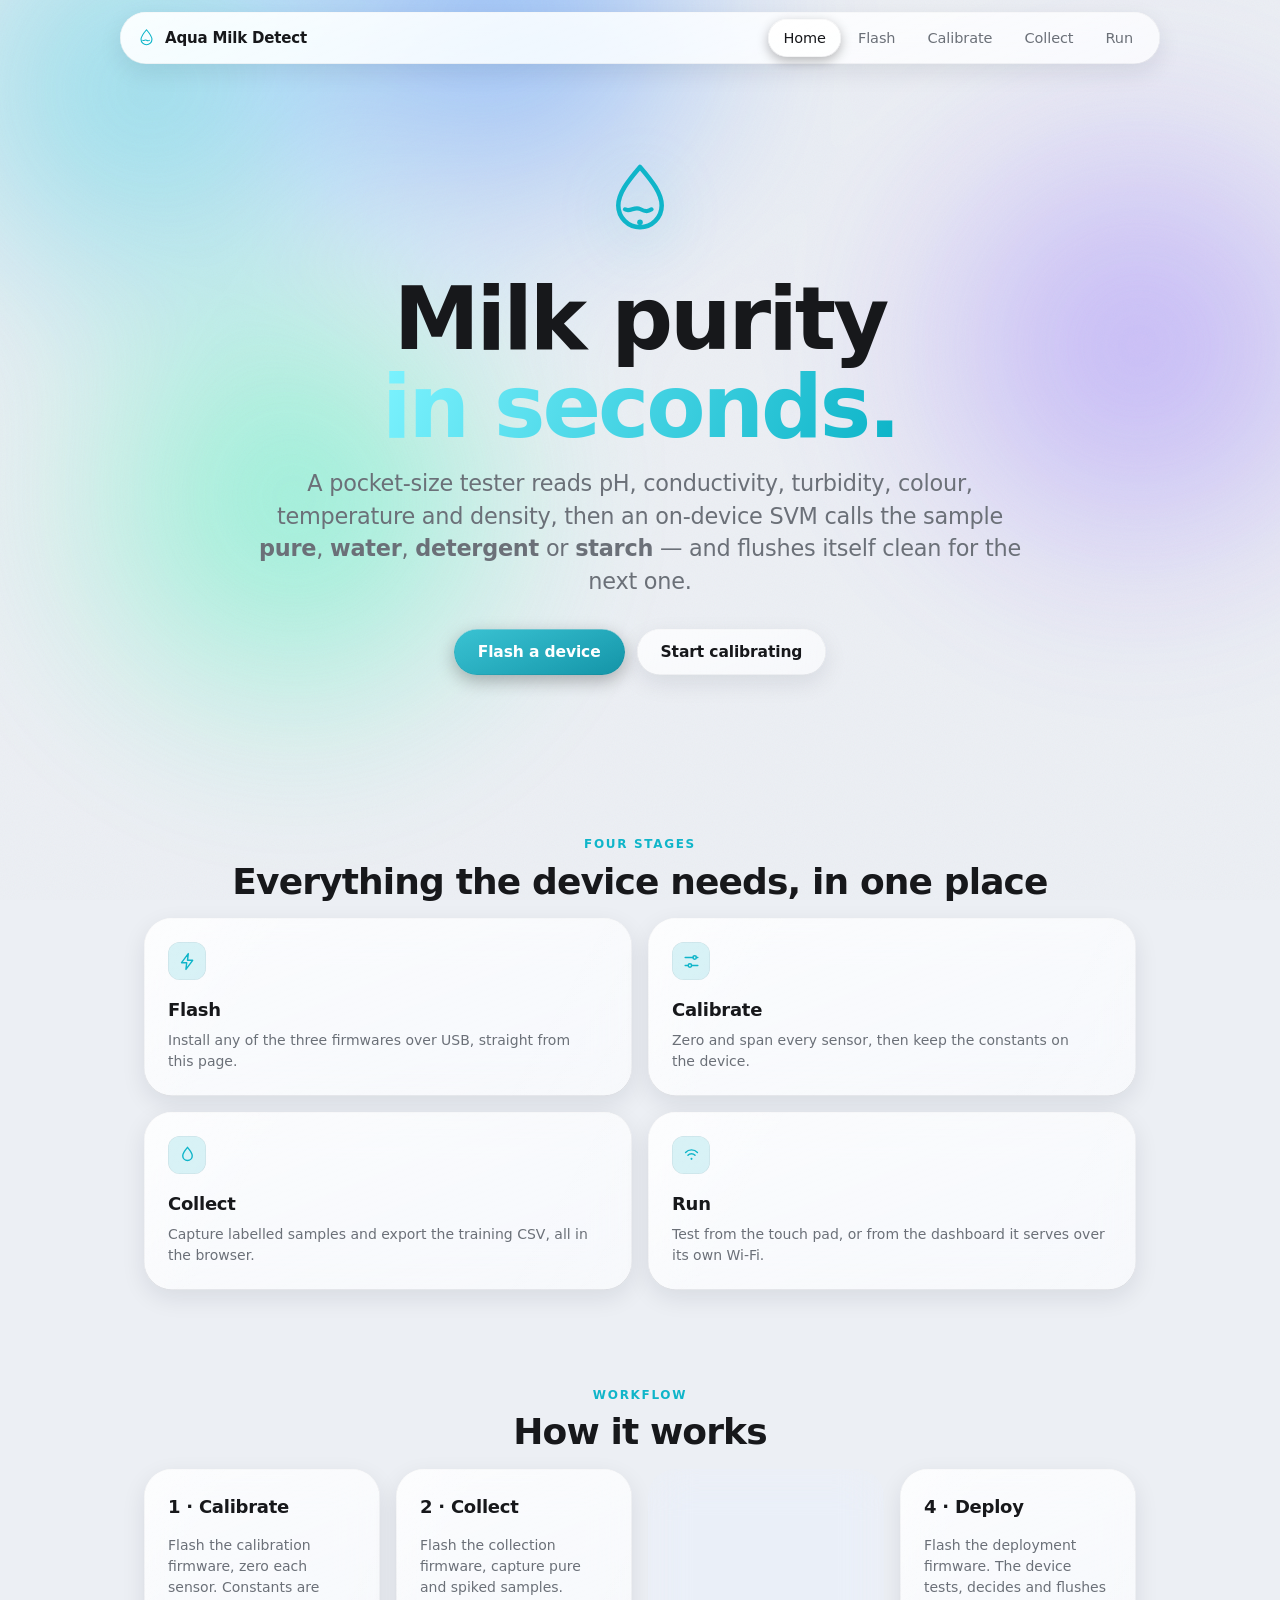
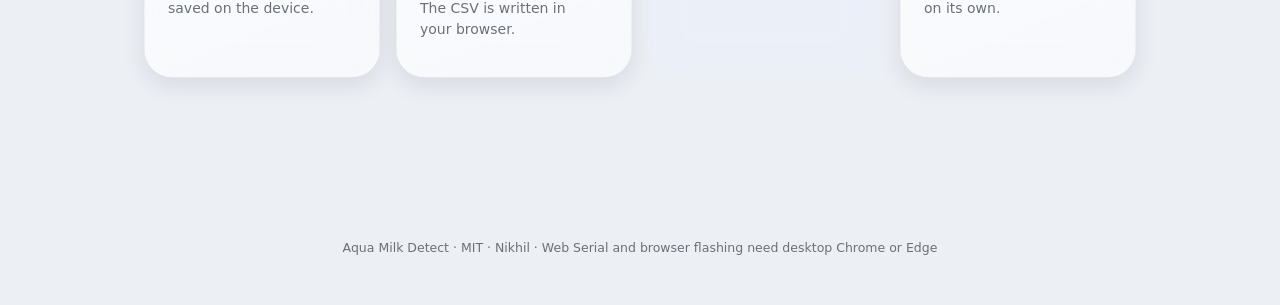
==== web/index.html @ 9242603f "Fix the layout bugs the screenshot exposed, centre the hero, add real motion Your screenshot showed " ====
<!DOCTYPE html>
<html lang="en">
<head>
<meta charset="utf-8">
<meta name="viewport" content="width=device-width, initial-scale=1">
<title>Aqua Milk Detect — Milk purity in seconds</title>
<meta name="description" content="Low-cost IoT + edge-ML tester that classifies milk as pure, water-, detergent- or starch-adulterated in seconds.">
<link rel="icon" href="./logo.svg">
<!-- Two links, not an @import inside app.css: @import chains the requests (tokens.css
     is only discovered after app.css parses) and lets the two files be cached
     independently, where a stale token file silently collapses every radius and shadow
     to nothing. -->
<link rel="stylesheet" href="./design/tokens.css">
<link rel="stylesheet" href="./app.css">
<!-- esp-web-tools is vendored in web/vendor/esp-web-tools (v10.4.0, Apache-2.0, its
     LICENSE sits beside it). Loading it from a CDN meant the Flash page depended on
     unpkg.com being reachable and on the pinned URL existing — a dead link or a
     script-blocking extension silently left the page with no install buttons. A local
     copy also makes Subresource Integrity moot: the bundle fetches its own hashed
     chunks at runtime, which no single integrity attribute covers.
     To update: npm pack esp-web-tools@<v>, copy dist/web/*.js + LICENSE here. -->
<script type="module" src="./vendor/esp-web-tools/install-button.js"></script>
</head>
<body>

<!-- What the glass refracts. Four drifting colour fields plus fine grain; purely
     decorative, so aria-hidden and behind everything at z-index -2/-1. -->
<div class="aurora" aria-hidden="true"><i></i><i></i><i></i><i></i></div>
<div class="grain" aria-hidden="true"></div>

<nav>
  <span class="brand">
    <svg viewBox="0 0 48 48" aria-hidden="true"><path d="M24 4c7.2 8.4 12.4 15.2 12.4 22a12.4 12.4 0 1 1-24.8 0C11.6 19.2 16.8 12.4 24 4z" fill="none" stroke="#0FB5C9" stroke-width="2.6" stroke-linejoin="round"/><path d="M15.4 28.2c2.9 1.9 5.3-1.9 8.6-.2s4.7 1.5 6.6.2" fill="none" stroke="#0FB5C9" stroke-width="2.4" stroke-linecap="round"/></svg>
    Aqua Milk Detect
  </span>
  <span class="links">
    <a href="#home">Home</a><a href="#flash">Flash</a><a href="#calibrate">Calibrate</a><a href="#collect">Collect</a><a href="#run">Run</a>
  </span>
</nav>

<div class="wrap">

<!-- ------------------------------------------------------------------ HOME -->
<section id="home">
  <div class="hero">
    <svg class="mark" viewBox="0 0 48 48" aria-hidden="true"><path d="M24 4c7.2 8.4 12.4 15.2 12.4 22a12.4 12.4 0 1 1-24.8 0C11.6 19.2 16.8 12.4 24 4z" fill="none" stroke="#0FB5C9" stroke-width="2.6" stroke-linejoin="round"/><path d="M15.4 28.2c2.9 1.9 5.3-1.9 8.6-.2s4.7 1.5 6.6.2" fill="none" stroke="#0FB5C9" stroke-width="2.4" stroke-linecap="round"/><circle cx="24" cy="35.6" r="1.6" fill="#0FB5C9"/></svg>
    <h1>Milk purity<br><span class="gradient-text">in seconds.</span></h1>
    <p class="lead">A pocket-size tester reads pH, conductivity, turbidity, colour, temperature and density,
      then an on-device SVM calls the sample <b>pure</b>, <b>water</b>, <b>detergent</b> or <b>starch</b> —
      and flushes itself clean for the next one.</p>
    <div class="row">
      <a class="btn" href="#flash">Flash a device</a>
      <button class="ghost" onclick="location.hash='#calibrate'">Start calibrating</button>
    </div>
    <p id="compat" class="note" style="margin-top:var(--space-8)" hidden></p>
  </div>

  <span class="eyebrow reveal">Four stages</span>
  <h2 class="reveal">Everything the device needs, in one place</h2>
  <div class="cards bento">
    <a class="card reveal" href="#flash">
      <span class="shine" aria-hidden="true"><i></i></span>
      <span class="chip"><svg viewBox="0 0 24 24" fill="none" stroke="currentColor" stroke-width="1.8" stroke-linecap="round" stroke-linejoin="round" aria-hidden="true"><path d="M13 2 4.5 13.5H11l-1 8.5 8.5-11.5H12z"/></svg></span>
      <h3>Flash</h3><p class="muted small">Install any of the three firmwares over USB, straight from this page.</p></a>
    <a class="card reveal" href="#calibrate">
      <span class="shine" aria-hidden="true"><i></i></span>
      <span class="chip"><svg viewBox="0 0 24 24" fill="none" stroke="currentColor" stroke-width="1.8" stroke-linecap="round" aria-hidden="true"><path d="M4 7h10M18 7h2M4 17h4M12 17h8"/><circle cx="16" cy="7" r="2.2"/><circle cx="10" cy="17" r="2.2"/></svg></span>
      <h3>Calibrate</h3><p class="muted small">Zero and span every sensor, then keep the constants on the device.</p></a>
    <a class="card reveal" href="#collect">
      <span class="shine" aria-hidden="true"><i></i></span>
      <span class="chip"><svg viewBox="0 0 24 24" fill="none" stroke="currentColor" stroke-width="1.8" stroke-linecap="round" stroke-linejoin="round" aria-hidden="true"><path d="M12 3c3.6 4.2 6 7.4 6 10.5a6 6 0 1 1-12 0C6 10.4 8.4 7.2 12 3z"/></svg></span>
      <h3>Collect</h3><p class="muted small">Capture labelled samples and export the training CSV, all in the browser.</p></a>
    <a class="card reveal" href="#run">
      <span class="shine" aria-hidden="true"><i></i></span>
      <span class="chip"><svg viewBox="0 0 24 24" fill="none" stroke="currentColor" stroke-width="1.8" stroke-linecap="round" aria-hidden="true"><path d="M4.5 9.5a10 10 0 0 1 15 0M7.5 13a6 6 0 0 1 9 0"/><circle cx="12" cy="17.5" r="1.3" fill="currentColor" stroke="none"/></svg></span>
      <h3>Run</h3><p class="muted small">Test from the touch pad, or from the dashboard it serves over its own Wi-Fi.</p></a>
  </div>

  <span class="eyebrow">Workflow</span>
  <h2>How it works</h2>
  <div class="cards">
    <div class="card"><h3>1 · Calibrate</h3><p class="muted small">Flash the calibration firmware, zero each sensor. Constants are saved on the device.</p></div>
    <div class="card"><h3>2 · Collect</h3><p class="muted small">Flash the collection firmware, capture pure and spiked samples. The CSV is written in your browser.</p></div>
    <div class="card"><h3>3 · Train</h3><p class="muted small">Run the Python trainer on that CSV. It exports <code>model.h</code> + <code>scaler.h</code> and an honest report.</p></div>
    <div class="card"><h3>4 · Deploy</h3><p class="muted small">Flash the deployment firmware. The device tests, decides and flushes on its own.</p></div>
  </div>
</section>

<!-- ----------------------------------------------------------------- FLASH -->
<section id="flash" hidden>
  <h1>Flash</h1>
  <p class="lead">Connect the ESP32 over USB and install one of the three firmwares. Desktop Chrome or Edge.</p>
  <div class="cards">
    <div class="card"><h3>Calibration</h3><p class="muted small">Stage 1 — read and calibrate every sensor from this page.</p>
      <esp-web-install-button manifest="./firmware/calibration-manifest.json"><button slot="activate">Install calibration</button><span slot="unsupported">Use desktop Chrome or Edge.</span><span slot="not-allowed">Needs HTTPS.</span></esp-web-install-button></div>
    <div class="card"><h3>Collection</h3><p class="muted small">Stage 2 — capture labelled samples into a CSV.</p>
      <esp-web-install-button manifest="./firmware/collection-manifest.json"><button slot="activate">Install collection</button><span slot="unsupported">Use desktop Chrome or Edge.</span><span slot="not-allowed">Needs HTTPS.</span></esp-web-install-button></div>
    <div class="card"><h3>Deployment</h3><p class="muted small">Stage 3 — the finished tester with its own Wi-Fi dashboard.</p>
      <esp-web-install-button manifest="./firmware/deployment-manifest.json"><button slot="activate">Install deployment</button><span slot="unsupported">Use desktop Chrome or Edge.</span><span slot="not-allowed">Needs HTTPS.</span></esp-web-install-button></div>
  </div>
  <p id="flashFallback" class="note" style="margin-top:24px" hidden></p>

  <div class="card" style="margin-top:24px"><h3>If the board is not detected</h3>
    <p class="muted small">Most DevKit boards enter the bootloader on their own. If yours does not: hold <b>BOOT</b>,
    tap <b>EN/RST</b>, release <b>BOOT</b>, then pick the port again. A data-capable USB cable matters —
    charge-only cables show no port at all.</p></div>
</section>

<!-- ------------------------------------------------------------- CALIBRATE -->
<section id="calibrate" hidden>
  <h1>Calibrate</h1>
  <p class="lead">Flash the <b>calibration</b> firmware first, then connect. Every stored constant comes back from the device, so what you see is what it will use.</p>

  <div class="card">
    <div class="row">
      <button data-connect="cal">Connect device</button>
      <button class="ghost small" data-disconnect="cal" hidden>Disconnect</button>
      <span class="pill"><span class="dot" data-dot="cal"></span><span data-status="cal">Not connected</span></span>
    </div>
  </div>

  <div data-needs-link="cal" hidden>
    <h2>Live values</h2>
    <div class="card"><div class="grid" id="calLive"></div>
      <div class="row" style="margin-top:20px">
        <button class="ghost" id="selftest">Test all sensors</button>
        <button class="ghost" id="calFlush">Flush test</button>
        <span class="small muted" id="selftestOut"></span>
      </div>
    </div>

    <h2>pH</h2>
    <div class="card">
      <p class="muted small">Two buffers give you a real pH number. No buffers? Stay in raw mode — the model trains on millivolts either way.</p>
      <div class="row">
        <button class="ghost" data-cal-ph="7">Capture pH 7.0</button>
        <button class="ghost" data-cal-ph="4">Capture pH 4.0</button>
        <span class="seg" role="group" aria-label="pH mode">
          <button data-ph-mode="raw" aria-pressed="true">Raw mV</button>
          <button data-ph-mode="cal" aria-pressed="false">Calibrated</button>
        </span>
      </div>
    </div>

    <h2>TDS · Turbidity · Colour</h2>
    <div class="card">
      <div class="row">
        <input type="number" id="tdsPpm" placeholder="known solution ppm (optional)" style="max-width:260px">
        <button class="ghost" id="calTds">Calibrate TDS</button>
      </div>
      <div class="row" style="margin-top:12px">
        <button class="ghost" id="calTurb">Set clear-water zero</button>
        <button class="ghost" id="calWhite">Set white reference</button>
      </div>
      <p class="muted small" style="margin-top:12px">Fill the chamber with distilled water before the last two.</p>
    </div>

    <h2>Density</h2>
    <div class="card">
      <div class="row">
        <button class="ghost" id="tare">Tare (empty chamber)</button>
        <input type="number" id="knownG" placeholder="known weight in grams" style="max-width:220px">
        <button class="ghost" id="calSpan">Set span</button>
      </div>
      <label for="chamberMl">Chamber volume (mL) — specific gravity is grams ÷ this</label>
      <div class="row"><input type="number" id="chamberMl" style="max-width:200px"><button class="ghost small" id="saveChamber">Save</button></div>
    </div>

    <h2>Stored constants</h2>
    <div class="card scroll"><table id="calTable"><tbody></tbody></table>
      <div class="row" style="margin-top:16px"><button class="ghost small" id="factory">Factory reset</button></div>
    </div>
  </div>
</section>

<!-- --------------------------------------------------------------- COLLECT -->
<section id="collect" hidden>
  <h1>Collect</h1>
  <p class="lead">Flash the <b>collection</b> firmware, label the sample, hit Capture. Each capture is one averaged row; the CSV lives in this tab until you export it.</p>

  <div class="card">
    <div class="row">
      <button data-connect="col">Connect device</button>
      <button class="ghost small" data-disconnect="col" hidden>Disconnect</button>
      <span class="pill"><span class="dot" data-dot="col"></span><span data-status="col">Not connected</span></span>
    </div>
  </div>

  <div data-needs-link="col" hidden>
    <h2>Label</h2>
    <div class="card">
      <label>Milk type</label>
      <span class="seg" role="group" aria-label="Milk type">
        <button data-milk="cow" aria-pressed="true">Cow</button>
        <button data-milk="buffalo" aria-pressed="false">Buffalo</button>
        <button data-milk="toned" aria-pressed="false">Toned</button>
      </span>
      <label>Adulterant</label>
      <span class="seg" role="group" aria-label="Adulterant">
        <button data-adu="pure" aria-pressed="true">Pure</button>
        <button data-adu="water" aria-pressed="false">Water</button>
        <button data-adu="detergent" aria-pressed="false">Detergent</button>
        <button data-adu="starch" aria-pressed="false">Starch</button>
      </span>
      <label for="level">Level (%) — 0 for pure</label>
      <input type="number" id="level" value="0" min="0" max="100" step="1" style="max-width:160px">
      <label for="source">Source — dairy, shop, person, place</label>
      <input type="text" id="source" placeholder="e.g. Amul pouch / local dairy / lab prep">
    </div>

    <h2>Live values</h2>
    <div class="card"><div class="grid" id="colLive"></div>
      <div class="row" style="margin-top:20px">
        <button id="capture">Capture sample</button>
        <button class="ghost" id="colFlush">Flush</button>
        <button class="ghost" id="colTare">Tare</button>
        <span class="small muted" id="colStatus"></span>
      </div>
    </div>

    <h2>Dataset <span class="muted" style="font-size:16px">(<span id="rowCount">0</span> rows)</span></h2>
    <div class="card">
      <div class="counts" id="counts"></div>
      <div class="scroll" style="margin-top:16px"><table id="rows"><thead><tr>
        <th>Time</th><th>Milk</th><th>Adulterant</th><th>%</th><th>Source</th><th>Temp</th>
        <th>pH mV</th><th>TDS mV</th><th>Turb mV</th><th>Grams</th><th>R</th><th>G</th><th>B</th><th>Clear</th>
      </tr></thead><tbody></tbody></table></div>
      <div class="row" style="margin-top:16px">
        <button id="exportCsv">Export CSV</button>
        <button class="ghost small" id="undoRow">Remove last row</button>
        <button class="ghost small" id="clearRows">Clear all</button>
      </div>
      <p class="muted small" style="margin-top:12px">Nothing is uploaded and nothing is stored — reloading this tab loses unexported rows.</p>
    </div>
  </div>
</section>

<!-- ------------------------------------------------------------------- RUN -->
<section id="run" hidden>
  <h1>Run</h1>
  <p class="lead">The finished tester is standalone. It serves its own dashboard, so you open that instead of this page.</p>

  <div class="card">
    <h3>Three steps</h3>
    <ol class="muted">
      <li>Power the device. The TFT shows its Wi-Fi name and password.</li>
      <li>Join <b>AquaMilk-XXXX</b> from your phone or laptop (<code>XXXX</code> = the last two bytes of its MAC).</li>
      <li>Open <b>http://192.168.4.1</b> — verdict, live sensors, history, settings.</li>
    </ol>
    <div class="row"><button class="ghost" id="copyIp">Copy http://192.168.4.1</button>
      <span class="small muted" id="copyOut"></span></div>
    <p class="muted small" style="margin-top:16px">Told it to join your own Wi-Fi in Settings? Then it also answers at
      <code>http://aquamilk.local</code> (mDNS). The pad alone works with no phone at all:
      tap to test, double tap to flush, long-press for the menu.</p>
  </div>

  <div class="card">
    <h3>Why the dashboard is not embedded here</h3>
    <p class="muted small">This page is served over HTTPS and the device speaks plain HTTP on your local
      network. Browsers block that mix, and an ESP32 cannot hold a trusted certificate for a private IP.
      So the dashboard ships <i>on the device</i> — same design language, no internet required.</p>
  </div>
</section>

</div>

<footer>Aqua Milk Detect · MIT · Nikhil · Web Serial and browser flashing need desktop Chrome or Edge</footer>
<script type="module" src="./app.js"></script>
</body>
</html>
---- web/design/tokens.css ----
/* tokens.css — the shared design system (PROJECT_CONTEXT.md §9).
   index.html links this file directly; the device dashboard inlines the same values
   (03_deployment/dashboard.html) because it has to be one self-contained gzipped page.
   Change a value here, mirror it there.

   Three groups: brand accent, result semantics, and the glass material. Dark is the
   primary appearance — glass needs a dark, colourful backdrop to read as glass at all.
   Light mode swaps the material for a white-tinted one so the same components work. */

:root {
  /* brand */
  --accent:        #0FB5C9;
  --accent-strong: #0A8FA3;
  --accent-soft:   rgba(15, 181, 201, .15);
  --accent-glow:   rgba(15, 181, 201, .34);

  /* result semantics — Apple system colours */
  --pure:      #34C759;
  --adulter:   #FF3B30;
  --uncertain: #FF9F0A;

  /* ---------------- dark: the primary appearance ---------------- */
  /* Not pure black: the aurora needs somewhere to sit, and #000 crushes the glass. */
  --bg:       #07090C;
  --text:     #F7F8FA;
  --text-mut: #9BA1AA;

  /* the material */
  --glass:        linear-gradient(158deg, rgba(255, 255, 255, .14), rgba(255, 255, 255, .05));
  --glass-strong: linear-gradient(158deg, rgba(255, 255, 255, .20), rgba(255, 255, 255, .08));
  --glass-stroke: rgba(255, 255, 255, .16);
  --glass-sheen:  rgba(255, 255, 255, .32);   /* diagonal specular sweep */
  --glass-blur:   22px;
  --glass-sat:    180%;

  /* glass thickness: lit top edge, shaded bottom edge */
  --edge-top:    rgba(255, 255, 255, .45);
  --edge-bottom: rgba(0, 0, 0, .35);

  /* recessed surfaces: troughs, inputs, tiles */
  --trough:     rgba(255, 255, 255, .055);
  --hover-wash: rgba(255, 255, 255, .09);
  --line:       rgba(255, 255, 255, .09);

  /* drop shadows — wide and soft, never a hard offset */
  --drop-1: 0 8px 24px rgba(0, 0, 0, .42);
  --drop-2: 0 20px 52px rgba(0, 0, 0, .52);

  /* backdrop */
  --aurora-1: #0FB5C9;
  --aurora-2: #1E6BFF;
  --aurora-3: #12E1A8;
  --aurora-4: #7A5CFF;
  --aurora-opacity: .62;
  /* Soft and late. A heavy vignette starved the centre column of colour, so the glass
     blurred near-black and every card came out a flat grey box. */
  --vignette: rgba(3, 5, 8, .45);

  /* radii — capsules and generous corners, iOS 26 style */
  --r-sm:   14px;
  --r-md:   18px;
  --r-lg:   24px;
  --r-2xl:  28px;
  --r-full: 980px;

  /* 8-pt spacing scale */
  --space-1:  .25rem;
  --space-2:  .5rem;
  --space-3:  .75rem;
  --space-4:  1rem;
  --space-6:  1.5rem;
  --space-8:  2rem;
  --space-12: 3rem;
  --space-16: 4rem;
  --space-24: 6rem;

  /* motion */
  --dur-fast: 150ms;
  --dur:      300ms;
  --dur-slow: 560ms;
  --ease:     cubic-bezier(.4, 0, .2, 1);
  --ease-out: cubic-bezier(0, 0, .2, 1);
  --spring:   cubic-bezier(.2, 1.2, .32, 1);

  --font: -apple-system, BlinkMacSystemFont, "SF Pro Display", "SF Pro Text",
          system-ui, "Segoe UI", sans-serif;
  --mono: ui-monospace, SFMono-Regular, "SF Mono", Menlo, monospace;
}

/* ---------------- light: same components, white-tinted glass ---------------- */
@media (prefers-color-scheme: light) {
  :root {
    --bg:       #ECEFF4;
    --text:     #17181B;
    --text-mut: #6B7078;

    --glass:        linear-gradient(158deg, rgba(255, 255, 255, .80), rgba(255, 255, 255, .58));
    --glass-strong: linear-gradient(158deg, rgba(255, 255, 255, .94), rgba(255, 255, 255, .74));
    --glass-stroke: rgba(16, 20, 28, .09);
    --glass-sheen:  rgba(255, 255, 255, .75);

    --edge-top:    rgba(255, 255, 255, .95);
    --edge-bottom: rgba(16, 20, 28, .07);

    --trough:     rgba(255, 255, 255, .55);
    --hover-wash: rgba(16, 20, 28, .05);
    --line:       rgba(16, 20, 28, .09);

    --drop-1: 0 8px 24px rgba(16, 24, 40, .09);
    --drop-2: 0 20px 52px rgba(16, 24, 40, .14);

    --aurora-opacity: .42;
    --vignette: rgba(236, 239, 244, .45);
  }
}

@media (prefers-reduced-motion: reduce) {
  :root { --dur-fast: 1ms; --dur: 1ms; --dur-slow: 1ms; }
}
---- web/app.css ----
/* app.css — Aqua Milk Detect. Liquid-glass material over a live aurora backdrop.
   Tokens live in design/tokens.css, which index.html links itself (not @imported — see
   the comment there).

   Craft notes, because they are the difference between glass and a grey box:
   · Glass has thickness. Every panel carries a BRIGHT top hairline and a DARK bottom
     one, so the edge catches light on top and shades underneath.
   · Hairlines are 0.5px via inset box-shadow, not 1px borders — on 2x displays a 1px
     border is visibly chunky, which is what makes cheap glass look plastic.
   · The specular sweep is a pseudo-element, not a background layer, so it never tints
     the text sitting on it.
   · Numbers are tabular everywhere. Readouts that jitter as digits change look broken. */

* { box-sizing: border-box; }

html { scroll-behavior: smooth; }

body {
  margin: 0;
  min-height: 100%;
  font: 17px/1.55 var(--font);
  font-feature-settings: "kern" 1, "liga" 1;
  color: var(--text);
  background: var(--bg);
  -webkit-font-smoothing: antialiased;
  text-rendering: optimizeLegibility;
  overflow-x: hidden;
}

/* ------------------------------------------------------------------ backdrop */
/* Four blurred colour fields drifting behind everything — what the glass refracts.
   Without it backdrop-filter has nothing to work with and every panel reads flat. */
.aurora { position: fixed; inset: -20vmax; z-index: -3; pointer-events: none;
  opacity: var(--aurora-opacity); filter: blur(74px) saturate(140%); }
.aurora i {
  position: absolute; display: block; border-radius: 50%;
  width: 50vmax; height: 50vmax;
  mix-blend-mode: screen;
  animation: drift 38s var(--ease) infinite alternate;
}
/* Positioned to sit BEHIND the centre column, not only at the page edges — glass can
   only refract colour that is actually behind it. */
.aurora i:nth-child(1) { background: radial-gradient(circle at 50% 50%, var(--aurora-1), transparent 64%);
  top: 2vmax; left: 6vmax; }
.aurora i:nth-child(2) { background: radial-gradient(circle at 50% 50%, var(--aurora-2), transparent 64%);
  top: -4vmax; left: 34vmax; animation-duration: 47s; animation-delay: -9s; }
.aurora i:nth-child(3) { background: radial-gradient(circle at 50% 50%, var(--aurora-3), transparent 64%);
  top: 34vmax; left: 18vmax; animation-duration: 55s; animation-delay: -19s; }
.aurora i:nth-child(4) { background: radial-gradient(circle at 50% 50%, var(--aurora-4), transparent 64%);
  top: 22vmax; right: 6vmax; animation-duration: 43s; animation-delay: -28s; }
@keyframes drift {
  from { transform: translate3d(0, 0, 0) scale(1); }
  to   { transform: translate3d(5vmax, -4vmax, 0) scale(1.16); }
}
@media (prefers-color-scheme: light) { .aurora i { mix-blend-mode: normal; } }

/* Vignette: keeps the far corners calm without draining the centre. It starts late
   (70%) precisely so the cards still have colour behind them to refract. */
.aurora::after {
  content: ""; position: absolute; inset: 0;
  background: radial-gradient(135% 110% at 50% 32%, transparent 70%, var(--vignette) 100%);
}

/* Fine grain over everything. Large blurs band visibly without it, and banding is the
   single most "cheap gradient" tell. */
.grain { position: fixed; inset: 0; z-index: -2; pointer-events: none; opacity: .04;
  background-image: url("data:image/svg+xml,%3Csvg xmlns='http://www.w3.org/2000/svg' width='140' height='140'%3E%3Cfilter id='n'%3E%3CfeTurbulence type='fractalNoise' baseFrequency='.9' numOctaves='3'/%3E%3C/filter%3E%3Crect width='140' height='140' filter='url(%23n)'/%3E%3C/svg%3E"); }

@media (prefers-reduced-motion: reduce) {
  .aurora i { animation: none; }
  html { scroll-behavior: auto; }
}

/* ------------------------------------------------------------- the material */
/* One recipe, shared by .glass and .card. */
.glass, .card {
  position: relative;
  isolation: isolate;
  background: var(--glass);
  backdrop-filter: blur(var(--glass-blur)) saturate(var(--glass-sat));
  -webkit-backdrop-filter: blur(var(--glass-blur)) saturate(var(--glass-sat));
  border: 0;
  box-shadow:
    0 .5px 0 0 var(--edge-top) inset,        /* lit top edge */
    0 -.5px 0 0 var(--edge-bottom) inset,    /* shaded bottom edge */
    0 0 0 .5px var(--glass-stroke) inset,    /* hairline all round */
    var(--drop-1);
}
.glass::before, .card::before,
.glass::after,  .card::after {
  content: ""; position: absolute; inset: 0; border-radius: inherit;
  pointer-events: none;
}
/* specular sweep — bright corner, falloff, faint catch on the far edge */
.glass::before, .card::before {
  z-index: -1;
  background: linear-gradient(118deg, var(--glass-sheen) 0%, transparent 24%,
                              transparent 76%, rgba(255, 255, 255, .08) 100%);
  opacity: .5;
}
/* pointer-tracked bloom; --mx/--my come from app.js */
.glass::after, .card::after {
  z-index: -1; opacity: 0;
  transition: opacity var(--dur) var(--ease);
  background: radial-gradient(280px circle at var(--mx, 50%) var(--my, 0%),
                              var(--accent-soft), transparent 68%);
}
.glass:hover::after, .card:hover::after { opacity: 1; }

/* ------------------------------------------------------------------ layout */
.wrap { max-width: 1040px; margin: 0 auto; padding: 0 var(--space-6) var(--space-24); }

/* Floating glass capsule, inset from the edges like an iOS 26 toolbar. */
nav {
  position: sticky; top: var(--space-3); z-index: 20;
  display: flex; align-items: center; gap: var(--space-6);
  width: min(1040px, calc(100% - var(--space-6) * 2));
  margin: var(--space-3) auto var(--space-12);
  padding: 7px var(--space-3) 7px var(--space-4);
  border-radius: var(--r-full);
  background: var(--glass-strong);
  backdrop-filter: blur(26px) saturate(200%);
  -webkit-backdrop-filter: blur(26px) saturate(200%);
  box-shadow:
    0 .5px 0 0 var(--edge-top) inset,
    0 0 0 .5px var(--glass-stroke) inset,
    var(--drop-1);
}
nav .brand { display: flex; align-items: center; gap: var(--space-2);
  font-size: 15px; font-weight: 600; letter-spacing: -.012em; white-space: nowrap; }
nav .brand svg { width: 21px; height: 21px; }
nav .links { display: flex; gap: 2px; margin-left: auto; flex-wrap: wrap; }
nav a {
  padding: 8px 15px; border-radius: var(--r-full); text-decoration: none;
  color: var(--text-mut); font-size: 14.5px; font-weight: 500; letter-spacing: -.006em;
  transition: background var(--dur) var(--ease), color var(--dur) var(--ease),
              box-shadow var(--dur) var(--ease);
}
nav a:hover { color: var(--text); background: var(--hover-wash); }
nav a[aria-current="page"] {
  color: var(--text); background: var(--glass-strong);
  box-shadow: 0 .5px 0 0 var(--edge-top) inset, 0 0 0 .5px var(--glass-stroke) inset,
              0 4px 12px rgba(0, 0, 0, .28);
}

section[hidden] { display: none; }

/* -------------------------------------------------------------------- type */
/* Optical sizing: the bigger the type, the tighter the tracking. */
h1 {
  font-size: clamp(2.9rem, 6vw + 1rem, 5.4rem);
  line-height: 1.015; letter-spacing: -.035em; font-weight: 700;
  margin: 0 0 var(--space-4);
  text-wrap: balance;
}
h2 { font-size: clamp(1.65rem, 2vw + .65rem, 2.35rem); line-height: 1.12;
  letter-spacing: -.024em; font-weight: 650; margin: 0 0 var(--space-4);
  text-wrap: balance; }
h3 { font-size: 18px; letter-spacing: -.014em; font-weight: 600; margin: 0 0 6px; }

/* Eyebrow above a section title — cheap way to give a page real structure. */
.eyebrow {
  display: block; margin: var(--space-24) 0 var(--space-2);
  font-size: 12px; font-weight: 600; letter-spacing: .14em; text-transform: uppercase;
  color: var(--accent);
}
.eyebrow + h2 { margin-top: 0; }

.lead { font-size: clamp(1.1rem, .5vw + 1rem, 1.4rem); color: var(--text-mut);
  margin: 0 0 var(--space-8); max-width: 56ch; line-height: 1.45;
  letter-spacing: -.011em; text-wrap: pretty; }
.muted { color: var(--text-mut); }
.small { font-size: 14px; line-height: 1.5; }
p { text-wrap: pretty; }
code, .mono { font-family: var(--mono); font-size: .9em;
  padding: 2px 6px; border-radius: 6px; background: var(--hover-wash); }

.gradient-text {
  background: linear-gradient(115deg, #7DF3FF 0%, var(--accent) 46%, #8B6BFF 100%);
  -webkit-background-clip: text; background-clip: text;
  -webkit-text-fill-color: transparent; color: transparent;
}

/* ------------------------------------------------------------------- cards */
.card { border-radius: var(--r-2xl); padding: var(--space-6); }
.cards { display: grid; gap: var(--space-4);
  grid-template-columns: repeat(auto-fit, minmax(228px, 1fr)); }
/* Four equal tiles in a 2x2 block. The earlier version let the first tile span two
   columns, which pushed the fourth onto a row of its own — an orphan, with mismatched
   heights. Equal tiles, equal rows, aligned baselines. */
.cards.bento { grid-template-columns: repeat(auto-fit, minmax(min(100%, 300px), 1fr)); }
@media (min-width: 860px) { .cards.bento { grid-template-columns: 1fr 1fr; } }
/* every row the same height, so the 2x2 reads as one block rather than four cards that
   happen to sit near each other */
.cards.bento { grid-auto-rows: 1fr; }
.cards.bento > * { display: flex; flex-direction: column; }
.cards.bento p { margin: 0; }

a.card { text-decoration: none; color: inherit; display: block;
  transition: transform var(--dur) var(--spring), box-shadow var(--dur) var(--ease); }
a.card:hover { transform: translateY(-6px); box-shadow:
    0 .5px 0 0 var(--edge-top) inset, 0 -.5px 0 0 var(--edge-bottom) inset,
    0 0 0 .5px var(--glass-stroke) inset, var(--drop-2); }
/* Stacking margin for cards in normal flow only. Inside a grid it shoved every tile
   after the first down by 16px, so grid rows never lined up and heights looked random. */
:not(.cards) > .card + .card { margin-top: var(--space-4); }
.stack { display: grid; gap: var(--space-4); }

/* Card icon: small glass chip holding a stroked glyph. */
.chip {
  display: grid; place-items: center; width: 38px; height: 38px;
  margin-bottom: var(--space-4); border-radius: 12px;
  background: var(--accent-soft);
  box-shadow: 0 0 0 .5px var(--glass-stroke) inset;
  color: var(--accent);
}
.chip svg { width: 19px; height: 19px; }

/* Centred hero, Apple product-page style. Left-aligned in a 1040px column on a wide
   display left the buttons looking off-centre and the whole page weighted to one side. */
.hero { padding: var(--space-12) 0 var(--space-16); text-align: center; }
.hero .lead { margin-inline: auto; }
.hero .row { margin-top: var(--space-8); justify-content: center; }
.hero .mark { width: 84px; height: 84px; margin: 0 auto var(--space-6);
  filter: drop-shadow(0 10px 30px var(--accent-glow));
  animation: float 7s var(--ease) infinite alternate; }
@keyframes float {
  from { transform: translateY(-5px) rotate(-1.2deg); }
  to   { transform: translateY(5px) rotate(1.2deg); }
}
/* Section headers follow the hero's centre line on the home page. */
#home .eyebrow, #home > h2 { text-align: center; }

/* The gradient in the wordmark line breathes rather than sitting still. */
.gradient-text { background-size: 220% 100%; animation: hue 9s var(--ease) infinite alternate; }
@keyframes hue { from { background-position: 0% 50%; } to { background-position: 100% 50%; } }

@keyframes riseIn {
  from { opacity: 0; transform: translateY(22px) scale(.99); filter: blur(5px); }
  to   { opacity: 1; transform: none; filter: none; }
}
/* Hero only — the tiles below use the scroll-driven .reveal instead. Two animations on
   one element fought each other: riseIn finished, then the reveal transform snapped the
   card back down, which is why the grid rows never lined up. */
.hero h1, .hero .lead, .hero .row { animation: riseIn var(--dur-slow) var(--ease-out) backwards; }
.hero h1    { animation-delay: 70ms; }
.hero .lead { animation-delay: 140ms; }
.hero .row  { animation-delay: 200ms; }
@media (prefers-reduced-motion: reduce) {
  .hero h1, .hero .lead, .hero .row, .hero .mark, .gradient-text, .reveal { animation: none; }
}

/* Scroll reveal, no JavaScript: each .reveal plays riseIn against its own scroll
   position. Guarded by @supports, so a browser without scroll-driven animations simply
   shows the content — nothing is ever left hidden waiting for a script. */
@supports (animation-timeline: view()) {
  @media (prefers-reduced-motion: no-preference) {
    .reveal {
      animation: riseIn .8s var(--ease-out) both;
      animation-timeline: view();
      animation-range: entry 4% cover 26%;
    }
  }
}

/* Light sweeps across a card as the pointer arrives — the "wet glass" tell. */
@keyframes sweep {
  from { transform: translateX(-120%) skewX(-12deg); }
  to   { transform: translateX(120%) skewX(-12deg); }
}
a.card::before { overflow: hidden; }
a.card:hover .shine, .glass:hover .shine { animation: sweep 1.1s var(--ease-out); }
.shine { position: absolute; inset: 0; border-radius: inherit; overflow: hidden;
  pointer-events: none; z-index: -1; }
.shine i { position: absolute; top: -20%; bottom: -20%; left: 0; width: 42%;
  transform: translateX(-120%) skewX(-12deg);
  background: linear-gradient(90deg, transparent, rgba(255, 255, 255, .22), transparent); }
a.card:hover .shine i { animation: sweep 1.1s var(--ease-out); }
@media (prefers-reduced-motion: reduce) { .shine { display: none; } }

/* ----------------------------------------------------------------- controls */
button, .btn {
  appearance: none; cursor: pointer;
  position: relative; isolation: isolate;
  display: inline-flex; align-items: center; justify-content: center; gap: var(--space-2);
  padding: 12px 24px; min-height: 46px;
  border: 0; border-radius: var(--r-full);
  background:
    linear-gradient(158deg, rgba(255, 255, 255, .18), rgba(255, 255, 255, .04)),
    linear-gradient(158deg, var(--accent), var(--accent-strong));
  color: #fff; font: 600 15.5px var(--font); letter-spacing: -.008em;
  text-decoration: none;      /* .btn is used on <a> too — an underlined pill looks broken */
  box-shadow: 0 .5px 0 0 rgba(255, 255, 255, .6) inset,
              0 0 0 .5px rgba(0, 0, 0, .12) inset,
              0 6px 18px rgba(0, 0, 0, .28);
  transition: transform var(--dur-fast) var(--spring), box-shadow var(--dur) var(--ease),
              filter var(--dur) var(--ease), opacity var(--dur) var(--ease);
}
button:hover { transform: translateY(-2px); filter: saturate(112%) brightness(1.03);
  box-shadow: 0 .5px 0 0 rgba(255, 255, 255, .65) inset,
              0 10px 26px var(--accent-glow); }
button:active { transform: translateY(0) scale(.982); }
button:disabled { opacity: .35; cursor: default; transform: none;
  box-shadow: none; filter: grayscale(.45); }

button.ghost {
  background: var(--glass);
  backdrop-filter: blur(var(--glass-blur)) saturate(var(--glass-sat));
  -webkit-backdrop-filter: blur(var(--glass-blur)) saturate(var(--glass-sat));
  color: var(--text);
  box-shadow: 0 .5px 0 0 var(--edge-top) inset, 0 0 0 .5px var(--glass-stroke) inset,
              var(--drop-1);
}
button.ghost:hover { background: var(--glass-strong); filter: none;
  box-shadow: 0 .5px 0 0 var(--edge-top) inset, 0 0 0 .5px var(--glass-stroke) inset,
              var(--drop-2); }
button.small { padding: 9px 17px; min-height: 40px; font-size: 14px; }

:is(button, a, input, select):focus-visible { outline: 2px solid var(--accent);
  outline-offset: 3px; }
.row { display: flex; gap: var(--space-3); flex-wrap: wrap; align-items: center; }

.seg {
  display: inline-flex; padding: 4px; gap: 2px;
  border-radius: var(--r-full);
  background: var(--trough);
  backdrop-filter: blur(14px) saturate(160%);
  -webkit-backdrop-filter: blur(14px) saturate(160%);
  box-shadow: 0 0 0 .5px var(--glass-stroke) inset;
}
.seg button {
  background: none; color: var(--text-mut); box-shadow: none;
  border-radius: var(--r-full); padding: 8px 17px; min-height: 38px;
  font-size: 14.5px; font-weight: 500;
}
.seg button:hover { color: var(--text); background: var(--hover-wash);
  transform: none; filter: none; box-shadow: none; }
.seg button[aria-pressed="true"] {
  color: var(--text); background: var(--glass-strong);
  box-shadow: 0 .5px 0 0 var(--edge-top) inset, 0 0 0 .5px var(--glass-stroke) inset,
              0 3px 10px rgba(0, 0, 0, .26);
}

label { display: block; font-size: 12px; font-weight: 600; letter-spacing: .08em;
  text-transform: uppercase; color: var(--text-mut);
  margin: var(--space-6) 0 var(--space-2); }
input[type="text"], input[type="number"] {
  width: 100%; padding: 13px 15px; min-height: 46px;
  font: 16px var(--font); font-variant-numeric: tabular-nums; color: var(--text);
  background: var(--trough);
  backdrop-filter: blur(14px) saturate(150%);
  -webkit-backdrop-filter: blur(14px) saturate(150%);
  border: 0; border-radius: var(--r-sm);
  box-shadow: 0 0 0 .5px var(--glass-stroke) inset;
  transition: box-shadow var(--dur) var(--ease), background var(--dur) var(--ease);
}
input::placeholder { color: var(--text-mut); opacity: .8; }
input[type="text"]:focus, input[type="number"]:focus {
  outline: none; background: var(--hover-wash);
  box-shadow: 0 0 0 1px var(--accent) inset, 0 0 0 4px var(--accent-soft);
}

/* ------------------------------------------------------------------ readouts */
.grid { display: grid; gap: var(--space-3);
  grid-template-columns: repeat(auto-fit, minmax(146px, 1fr)); }
/* each metric is its own small tile — bento, and it stops long rows of numbers
   collapsing into one grey mass */
.metric {
  padding: var(--space-3) var(--space-4);
  border-radius: var(--r-md);
  background: var(--trough);
  box-shadow: 0 .5px 0 0 var(--edge-top) inset, 0 0 0 .5px var(--glass-stroke) inset;
}
.metric .k { font-size: 11px; font-weight: 600; color: var(--text-mut);
  text-transform: uppercase; letter-spacing: .09em; }
.metric .v { margin-top: 2px; font-size: 26px; font-weight: 550; letter-spacing: -.024em;
  font-variant-numeric: tabular-nums; line-height: 1.2; }
.metric .v small { font-size: 12.5px; font-weight: 500; color: var(--text-mut);
  letter-spacing: 0; }

table { width: 100%; border-collapse: collapse; font-size: 13.5px; }
th, td { padding: 11px 8px; text-align: left; border-bottom: .5px solid var(--line);
  white-space: nowrap; }
th { font-size: 11px; font-weight: 600; color: var(--text-mut);
  text-transform: uppercase; letter-spacing: .09em; }
td { font-variant-numeric: tabular-nums; }
tr:last-child td { border-bottom: 0; }
.scroll { overflow-x: auto; }

.pill { display: inline-flex; align-items: center; gap: 7px; padding: 7px 14px;
  border-radius: var(--r-full); font-size: 12.5px; font-weight: 500;
  background: var(--trough); box-shadow: 0 0 0 .5px var(--glass-stroke) inset; }
.dot { width: 7px; height: 7px; border-radius: 50%; background: var(--adulter);
  box-shadow: 0 0 8px currentColor; transition: background var(--dur) var(--ease); }
.dot.on { background: var(--pure); }
.ok  { color: var(--pure); }
.bad { color: var(--adulter); }

.note {
  border-radius: var(--r-md); padding: var(--space-4); font-size: 14.5px; line-height: 1.5;
  background: linear-gradient(158deg, rgba(255, 159, 10, .18), rgba(255, 159, 10, .07));
  backdrop-filter: blur(14px) saturate(160%);
  -webkit-backdrop-filter: blur(14px) saturate(160%);
  box-shadow: 0 0 0 .5px rgba(255, 159, 10, .5) inset,
              0 .5px 0 0 rgba(255, 255, 255, .28) inset;
}
.counts { display: flex; gap: var(--space-2); flex-wrap: wrap; }
.counts .pill b { font-variant-numeric: tabular-nums; }

esp-web-install-button { display: block; margin-top: var(--space-4); }
/* Until the custom element upgrades it has no shadow root, so every <span slot="…">
   inside it renders at once — "Install", "Use desktop Chrome", "Needs HTTPS" all
   stacked. Hide it until defined; app.js explains if the module never loads. */
esp-web-install-button:not(:defined) { display: none; }

footer { padding: var(--space-16) var(--space-6) var(--space-12); text-align: center;
  color: var(--text-mut); font-size: 12.5px; }

/* Phones: blur is the expensive part, so ease it off and keep scrolling at 60fps. */
@media (max-width: 640px) {
  :root { --glass-blur: 16px; }
  .aurora { filter: blur(58px) saturate(135%); }
  nav { gap: var(--space-2); padding: 6px var(--space-2) 6px var(--space-3); }
  nav .links { gap: 0; }
  nav a { padding: 7px 11px; font-size: 14px; }
  .hero { padding-top: var(--space-4); }
}
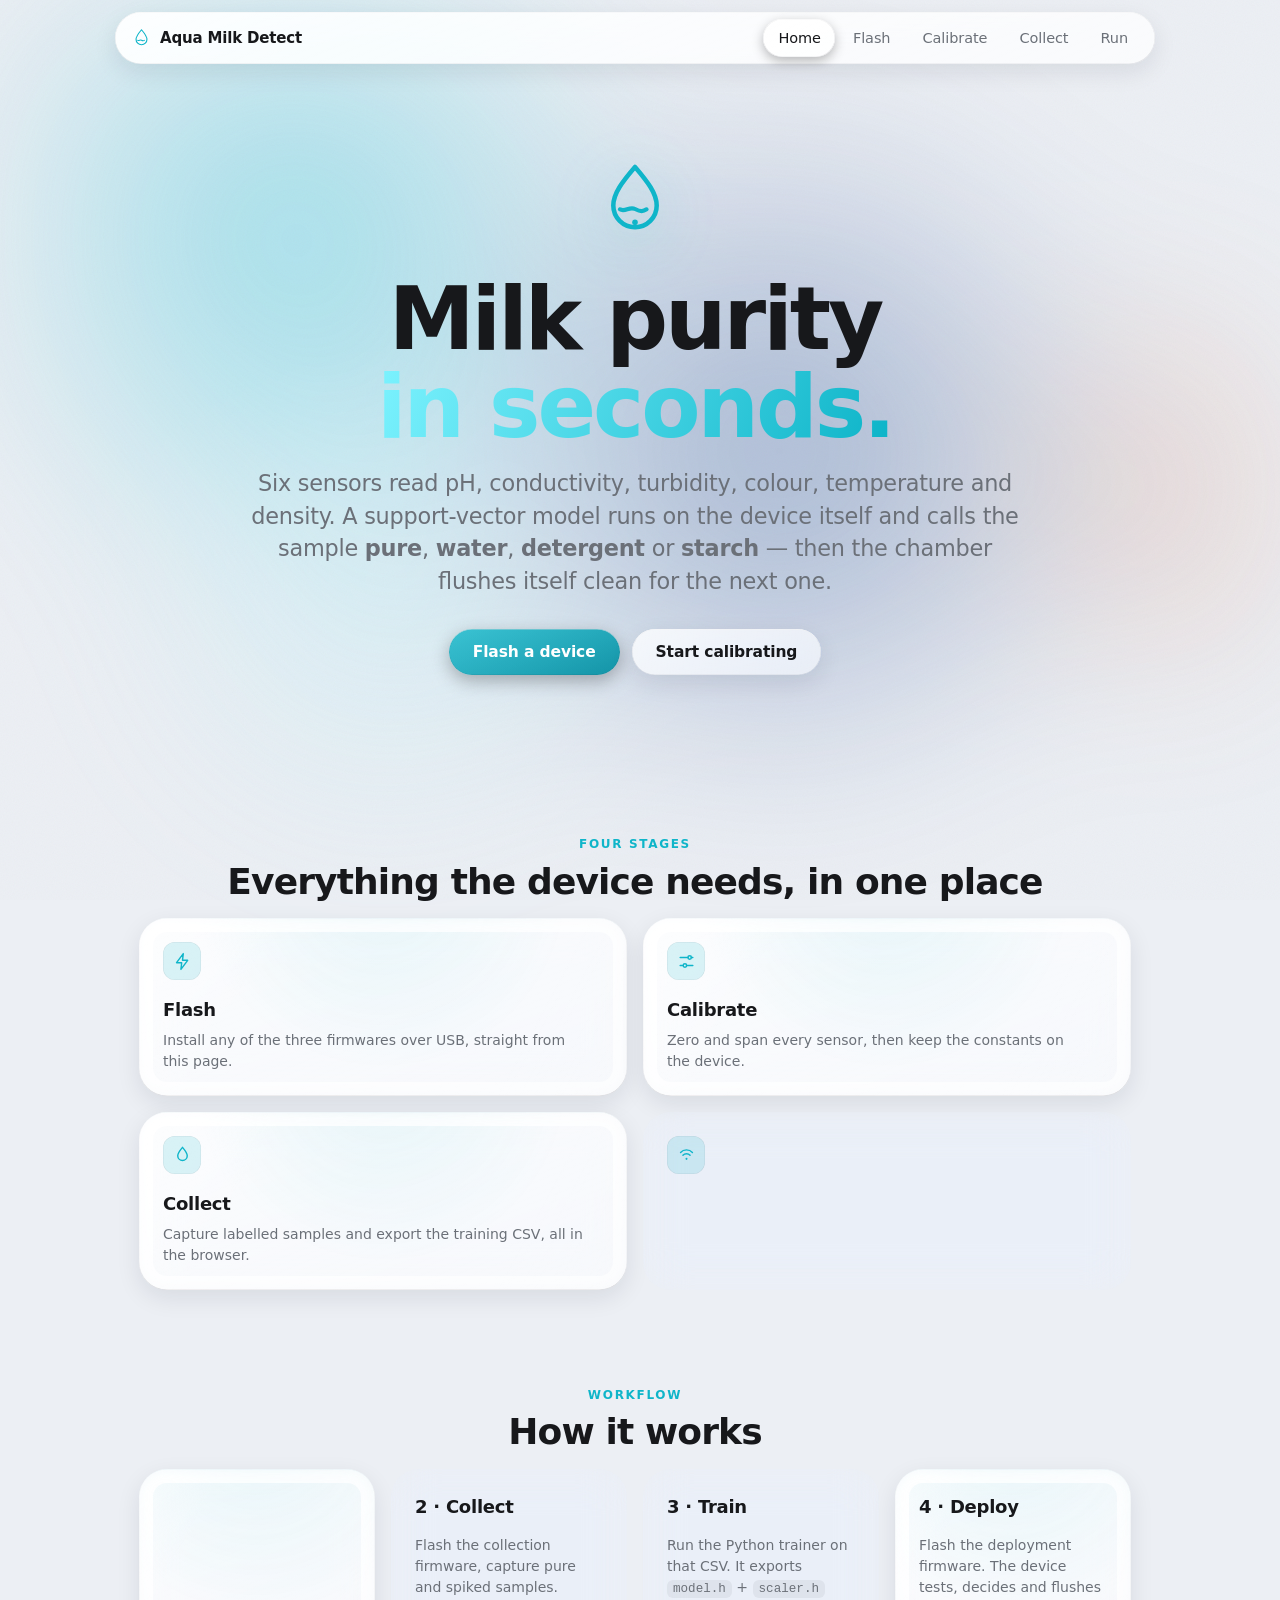
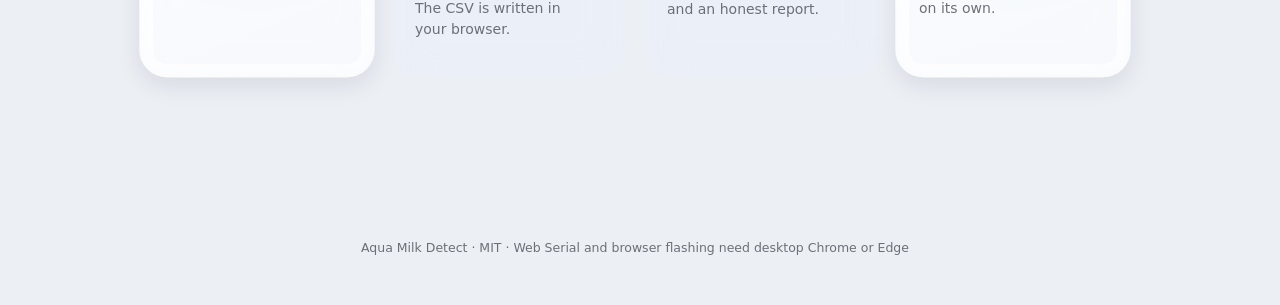
==== commit 3c975bdd: "Fix overflow, refine the backdrop, add a refracting rim and micro-interactions Screenshot showed con" ====
--- a/web/index.html
+++ b/web/index.html
@@ -45,9 +45,10 @@
   <div class="hero">
     <svg class="mark" viewBox="0 0 48 48" aria-hidden="true"><path d="M24 4c7.2 8.4 12.4 15.2 12.4 22a12.4 12.4 0 1 1-24.8 0C11.6 19.2 16.8 12.4 24 4z" fill="none" stroke="#0FB5C9" stroke-width="2.6" stroke-linejoin="round"/><path d="M15.4 28.2c2.9 1.9 5.3-1.9 8.6-.2s4.7 1.5 6.6.2" fill="none" stroke="#0FB5C9" stroke-width="2.4" stroke-linecap="round"/><circle cx="24" cy="35.6" r="1.6" fill="#0FB5C9"/></svg>
     <h1>Milk purity<br><span class="gradient-text">in seconds.</span></h1>
-    <p class="lead">A pocket-size tester reads pH, conductivity, turbidity, colour, temperature and density,
-      then an on-device SVM calls the sample <b>pure</b>, <b>water</b>, <b>detergent</b> or <b>starch</b> —
-      and flushes itself clean for the next one.</p>
+    <p class="lead">Six sensors read pH, conductivity, turbidity, colour, temperature and density.
+      A support-vector model runs on the device itself and calls the sample
+      <b>pure</b>, <b>water</b>, <b>detergent</b> or <b>starch</b> — then the chamber flushes
+      itself clean for the next one.</p>
     <div class="row">
       <a class="btn" href="#flash">Flash a device</a>
       <button class="ghost" onclick="location.hash='#calibrate'">Start calibrating</button>
@@ -59,19 +60,15 @@
   <h2 class="reveal">Everything the device needs, in one place</h2>
   <div class="cards bento">
     <a class="card reveal" href="#flash">
-      <span class="shine" aria-hidden="true"><i></i></span>
       <span class="chip"><svg viewBox="0 0 24 24" fill="none" stroke="currentColor" stroke-width="1.8" stroke-linecap="round" stroke-linejoin="round" aria-hidden="true"><path d="M13 2 4.5 13.5H11l-1 8.5 8.5-11.5H12z"/></svg></span>
       <h3>Flash</h3><p class="muted small">Install any of the three firmwares over USB, straight from this page.</p></a>
     <a class="card reveal" href="#calibrate">
-      <span class="shine" aria-hidden="true"><i></i></span>
       <span class="chip"><svg viewBox="0 0 24 24" fill="none" stroke="currentColor" stroke-width="1.8" stroke-linecap="round" aria-hidden="true"><path d="M4 7h10M18 7h2M4 17h4M12 17h8"/><circle cx="16" cy="7" r="2.2"/><circle cx="10" cy="17" r="2.2"/></svg></span>
       <h3>Calibrate</h3><p class="muted small">Zero and span every sensor, then keep the constants on the device.</p></a>
     <a class="card reveal" href="#collect">
-      <span class="shine" aria-hidden="true"><i></i></span>
       <span class="chip"><svg viewBox="0 0 24 24" fill="none" stroke="currentColor" stroke-width="1.8" stroke-linecap="round" stroke-linejoin="round" aria-hidden="true"><path d="M12 3c3.6 4.2 6 7.4 6 10.5a6 6 0 1 1-12 0C6 10.4 8.4 7.2 12 3z"/></svg></span>
       <h3>Collect</h3><p class="muted small">Capture labelled samples and export the training CSV, all in the browser.</p></a>
     <a class="card reveal" href="#run">
-      <span class="shine" aria-hidden="true"><i></i></span>
       <span class="chip"><svg viewBox="0 0 24 24" fill="none" stroke="currentColor" stroke-width="1.8" stroke-linecap="round" aria-hidden="true"><path d="M4.5 9.5a10 10 0 0 1 15 0M7.5 13a6 6 0 0 1 9 0"/><circle cx="12" cy="17.5" r="1.3" fill="currentColor" stroke="none"/></svg></span>
       <h3>Run</h3><p class="muted small">Test from the touch pad, or from the dashboard it serves over its own Wi-Fi.</p></a>
   </div>
@@ -264,7 +261,7 @@
 
 </div>
 
-<footer>Aqua Milk Detect · MIT · Nikhil · Web Serial and browser flashing need desktop Chrome or Edge</footer>
+<footer>Aqua Milk Detect · MIT · Web Serial and browser flashing need desktop Chrome or Edge</footer>
 <script type="module" src="./app.js"></script>
 </body>
 </html>
--- a/web/design/tokens.css
+++ b/web/design/tokens.css
@@ -21,9 +21,16 @@
 
   /* ---------------- dark: the primary appearance ---------------- */
   /* Not pure black: the aurora needs somewhere to sit, and #000 crushes the glass. */
-  --bg:       #07090C;
+  --bg:       #05070A;
   --text:     #F7F8FA;
   --text-mut: #9BA1AA;
+
+  /* chromatic fringe: real glass splits light at its edges, ever so slightly */
+  --fringe-cool: rgba(120, 220, 255, .22);
+  --fringe-warm: rgba(255, 170, 120, .14);
+
+  --scrollbar:       rgba(255, 255, 255, .18);
+  --scrollbar-hover: rgba(255, 255, 255, .32);
 
   /* the material */
   --glass:        linear-gradient(158deg, rgba(255, 255, 255, .14), rgba(255, 255, 255, .05));
@@ -46,12 +53,14 @@
   --drop-1: 0 8px 24px rgba(0, 0, 0, .42);
   --drop-2: 0 20px 52px rgba(0, 0, 0, .52);
 
-  /* backdrop */
-  --aurora-1: #0FB5C9;
-  --aurora-2: #1E6BFF;
-  --aurora-3: #12E1A8;
-  --aurora-4: #7A5CFF;
-  --aurora-opacity: .62;
+  /* Backdrop. Four saturated hues (teal/blue/mint/violet) read as a crayon box; this is
+     one family — brand teal, a deep indigo shadow, a pale cyan light source — with a
+     single warm ember for the contrast that keeps a cool palette from feeling clinical. */
+  --aurora-1: #0FB5C9;   /* brand teal, the anchor */
+  --aurora-2: #143A7A;   /* deep indigo, shadow side */
+  --aurora-3: #8FE9F5;   /* pale cyan, the light */
+  --aurora-4: #C2643C;   /* dim ember, warmth only */
+  --aurora-opacity: .45;
   /* Soft and late. A heavy vignette starved the centre column of colour, so the glass
      blurred near-black and every card came out a flat grey box. */
   --vignette: rgba(3, 5, 8, .45);
@@ -109,8 +118,12 @@
     --drop-1: 0 8px 24px rgba(16, 24, 40, .09);
     --drop-2: 0 20px 52px rgba(16, 24, 40, .14);
 
-    --aurora-opacity: .42;
+    --aurora-opacity: .34;
     --vignette: rgba(236, 239, 244, .45);
+    --fringe-cool: rgba(60, 170, 220, .18);
+    --fringe-warm: rgba(220, 140, 90, .12);
+    --scrollbar:       rgba(16, 20, 28, .22);
+    --scrollbar-hover: rgba(16, 20, 28, .36);
   }
 }
 
--- a/web/app.css
+++ b/web/app.css
@@ -13,41 +13,64 @@
 
 * { box-sizing: border-box; }
 
-html { scroll-behavior: smooth; }
+/* overflow-x: clip, not hidden. `hidden` on <html> makes the whole page a scroll
+   container, which breaks position: sticky on the nav and can still leave a horizontal
+   scrollbar; `clip` just clips. This is what was letting the backdrop push the page
+   sideways and show a stray panel past the right edge. */
+html {
+  scroll-behavior: smooth;
+  overflow-x: clip;
+  /* slim, translucent scrollbar instead of the default slab */
+  scrollbar-width: thin;
+  scrollbar-color: var(--scrollbar) transparent;
+  scrollbar-gutter: stable;
+}
+html::-webkit-scrollbar { width: 10px; height: 10px; }
+html::-webkit-scrollbar-track { background: transparent; }
+html::-webkit-scrollbar-thumb {
+  background: var(--scrollbar); border-radius: 999px;
+  border: 3px solid transparent; background-clip: content-box;
+}
+html::-webkit-scrollbar-thumb:hover { background: var(--scrollbar-hover); background-clip: content-box; }
 
 body {
   margin: 0;
   min-height: 100%;
+  max-width: 100%;
+  overflow-x: clip;
   font: 17px/1.55 var(--font);
   font-feature-settings: "kern" 1, "liga" 1;
   color: var(--text);
   background: var(--bg);
   -webkit-font-smoothing: antialiased;
   text-rendering: optimizeLegibility;
-  overflow-x: hidden;
 }
 
 /* ------------------------------------------------------------------ backdrop */
 /* Four blurred colour fields drifting behind everything — what the glass refracts.
    Without it backdrop-filter has nothing to work with and every panel reads flat. */
-.aurora { position: fixed; inset: -20vmax; z-index: -3; pointer-events: none;
-  opacity: var(--aurora-opacity); filter: blur(74px) saturate(140%); }
+/* inset: 0 + overflow: clip — the old -20vmax inset let blurred blobs extend past the
+   viewport and drag the layout sideways. */
+.aurora { position: fixed; inset: 0; z-index: -3; pointer-events: none; overflow: clip;
+  opacity: var(--aurora-opacity); filter: blur(80px) saturate(125%); }
 .aurora i {
   position: absolute; display: block; border-radius: 50%;
-  width: 50vmax; height: 50vmax;
+  width: 62vmax; height: 62vmax;
   mix-blend-mode: screen;
-  animation: drift 38s var(--ease) infinite alternate;
-}
-/* Positioned to sit BEHIND the centre column, not only at the page edges — glass can
-   only refract colour that is actually behind it. */
-.aurora i:nth-child(1) { background: radial-gradient(circle at 50% 50%, var(--aurora-1), transparent 64%);
-  top: 2vmax; left: 6vmax; }
-.aurora i:nth-child(2) { background: radial-gradient(circle at 50% 50%, var(--aurora-2), transparent 64%);
-  top: -4vmax; left: 34vmax; animation-duration: 47s; animation-delay: -9s; }
-.aurora i:nth-child(3) { background: radial-gradient(circle at 50% 50%, var(--aurora-3), transparent 64%);
-  top: 34vmax; left: 18vmax; animation-duration: 55s; animation-delay: -19s; }
-.aurora i:nth-child(4) { background: radial-gradient(circle at 50% 50%, var(--aurora-4), transparent 64%);
-  top: 22vmax; right: 6vmax; animation-duration: 43s; animation-delay: -28s; }
+  animation: drift 42s var(--ease) infinite alternate;
+}
+/* Percentage placement keeps every blob inside the clipped layer, and they sit behind
+   the centre column — glass can only refract colour that is actually behind it. */
+.aurora i:nth-child(1) { background: radial-gradient(circle at 50% 50%, var(--aurora-1), transparent 66%);
+  top: -18%; left: -8%; }
+.aurora i:nth-child(2) { background: radial-gradient(circle at 50% 50%, var(--aurora-2), transparent 66%);
+  top: 6%; left: 30%; animation-duration: 51s; animation-delay: -11s; }
+.aurora i:nth-child(3) { background: radial-gradient(circle at 50% 50%, var(--aurora-3), transparent 70%);
+  top: 34%; left: 8%; width: 44vmax; height: 44vmax; opacity: .55;
+  animation-duration: 61s; animation-delay: -23s; }
+.aurora i:nth-child(4) { background: radial-gradient(circle at 50% 50%, var(--aurora-4), transparent 68%);
+  top: 26%; right: -12%; width: 40vmax; height: 40vmax; opacity: .5;
+  animation-duration: 47s; animation-delay: -31s; }
 @keyframes drift {
   from { transform: translate3d(0, 0, 0) scale(1); }
   to   { transform: translate3d(5vmax, -4vmax, 0) scale(1.16); }
@@ -91,21 +114,35 @@
   content: ""; position: absolute; inset: 0; border-radius: inherit;
   pointer-events: none;
 }
-/* specular sweep — bright corner, falloff, faint catch on the far edge */
+/* ::before carries both gradient layers: the pointer-tracked bloom on top of the
+   specular sweep. Two backgrounds in one pseudo-element leaves ::after free for the rim. */
 .glass::before, .card::before {
   z-index: -1;
-  background: linear-gradient(118deg, var(--glass-sheen) 0%, transparent 24%,
-                              transparent 76%, rgba(255, 255, 255, .08) 100%);
-  opacity: .5;
-}
-/* pointer-tracked bloom; --mx/--my come from app.js */
+  background:
+    radial-gradient(280px circle at var(--mx, 50%) var(--my, -20%),
+                    var(--accent-soft), transparent 68%),
+    linear-gradient(118deg, var(--glass-sheen) 0%, transparent 24%,
+                    transparent 76%, rgba(255, 255, 255, .08) 100%);
+  opacity: .55;
+  transition: opacity var(--dur) var(--ease);
+}
+.glass:hover::before, .card:hover::before { opacity: .9; }
+
+/* The refracting rim. A lens bends light hardest at its edge, so the outer 14px gets its
+   OWN backdrop-filter — blurrier and brighter than the face — masked to a ring by
+   compositing a padding-box fill against a border-box fill. This is as close to real
+   refraction as the web allows: backdrop-filter: url(#svgDisplacement) is unsupported in
+   every shipping browser, so nobody's "liquid glass on web" actually distorts. */
 .glass::after, .card::after {
-  z-index: -1; opacity: 0;
-  transition: opacity var(--dur) var(--ease);
-  background: radial-gradient(280px circle at var(--mx, 50%) var(--my, 0%),
-                              var(--accent-soft), transparent 68%);
-}
-.glass:hover::after, .card:hover::after { opacity: 1; }
+  z-index: -1;
+  backdrop-filter: blur(6px) brightness(1.22) saturate(1.35);
+  -webkit-backdrop-filter: blur(6px) brightness(1.22) saturate(1.35);
+  padding: 14px;
+  -webkit-mask: linear-gradient(#000 0 0) content-box, linear-gradient(#000 0 0);
+  -webkit-mask-composite: xor;
+  mask: linear-gradient(#000 0 0) content-box, linear-gradient(#000 0 0);
+  mask-composite: exclude;
+}
 
 /* ------------------------------------------------------------------ layout */
 .wrap { max-width: 1040px; margin: 0 auto; padding: 0 var(--space-6) var(--space-24); }
@@ -136,12 +173,25 @@
   transition: background var(--dur) var(--ease), color var(--dur) var(--ease),
               box-shadow var(--dur) var(--ease);
 }
-nav a:hover { color: var(--text); background: var(--hover-wash); }
-nav a[aria-current="page"] {
-  color: var(--text); background: var(--glass-strong);
+nav a { position: relative; z-index: 1; }
+nav a:hover { color: var(--text); }
+nav a[aria-current="page"] { color: var(--text); }
+/* One pill that slides between links instead of four that switch on and off. app.js
+   positions it via --nx/--nw; it morphs width as well as position, which is the detail
+   that makes it feel like one object rather than a highlight. */
+nav .links { position: relative; }
+nav .links::before {
+  content: ""; position: absolute; z-index: 0; top: 0; bottom: 0;
+  left: 0; width: var(--nw, 0px); transform: translateX(var(--nx, 0px));
+  border-radius: var(--r-full);
+  background: var(--glass-strong);
   box-shadow: 0 .5px 0 0 var(--edge-top) inset, 0 0 0 .5px var(--glass-stroke) inset,
               0 4px 12px rgba(0, 0, 0, .28);
-}
+  transition: transform var(--dur) var(--spring), width var(--dur) var(--spring),
+              opacity var(--dur) var(--ease);
+  opacity: var(--nvis, 0);
+}
+@media (prefers-reduced-motion: reduce) { nav .links::before { transition: none; } }
 
 section[hidden] { display: none; }
 
@@ -263,20 +313,36 @@
   }
 }
 
-/* Light sweeps across a card as the pointer arrives — the "wet glass" tell. */
-@keyframes sweep {
-  from { transform: translateX(-120%) skewX(-12deg); }
-  to   { transform: translateX(120%) skewX(-12deg); }
-}
-a.card::before { overflow: hidden; }
-a.card:hover .shine, .glass:hover .shine { animation: sweep 1.1s var(--ease-out); }
-.shine { position: absolute; inset: 0; border-radius: inherit; overflow: hidden;
-  pointer-events: none; z-index: -1; }
-.shine i { position: absolute; top: -20%; bottom: -20%; left: 0; width: 42%;
-  transform: translateX(-120%) skewX(-12deg);
-  background: linear-gradient(90deg, transparent, rgba(255, 255, 255, .22), transparent); }
-a.card:hover .shine i { animation: sweep 1.1s var(--ease-out); }
-@media (prefers-reduced-motion: reduce) { .shine { display: none; } }
+/* ------------------------------------------------------- micro-interactions */
+/* Cards tilt toward the pointer. Two degrees, no more — it should register as "this has
+   thickness", never as a gimmick. --rx/--ry come from app.js.
+   The old version used an extra .shine element per card whose highlight escaped its
+   clip and painted a stray panel past the right edge of the page. Deleted. */
+.cards { perspective: 1400px; }
+a.card {
+  transform: perspective(1400px) rotateX(var(--rx, 0deg)) rotateY(var(--ry, 0deg))
+             translateY(var(--lift, 0px));
+  transform-style: preserve-3d;
+  transition: transform var(--dur) var(--spring), box-shadow var(--dur) var(--ease);
+}
+a.card:hover { --lift: -6px; }
+/* the icon chip floats slightly in front of the card face */
+a.card .chip { transform: translateZ(26px); transition: transform var(--dur) var(--spring); }
+a.card:hover .chip { transform: translateZ(38px) scale(1.06); }
+
+/* Chromatic fringe: a real lens splits light at its edge. Two hairlines, one cool at the
+   top, one warm at the bottom, at very low alpha — invisible as colour, felt as depth. */
+.glass::before, .card::before {
+  box-shadow: 0 1px 0 -.5px var(--fringe-cool) inset, 0 -1px 0 -.5px var(--fringe-warm) inset;
+}
+
+/* Buttons drift toward the cursor — the "magnetic" affordance. --bx/--by from app.js. */
+button, .btn { transform: translate(var(--bx, 0px), var(--by, 0px)); }
+button:hover { transform: translate(var(--bx, 0px), calc(var(--by, 0px) - 2px)); }
+
+@media (prefers-reduced-motion: reduce) {
+  a.card, a.card .chip, button, .btn { transform: none !important; }
+}
 
 /* ----------------------------------------------------------------- controls */
 button, .btn {
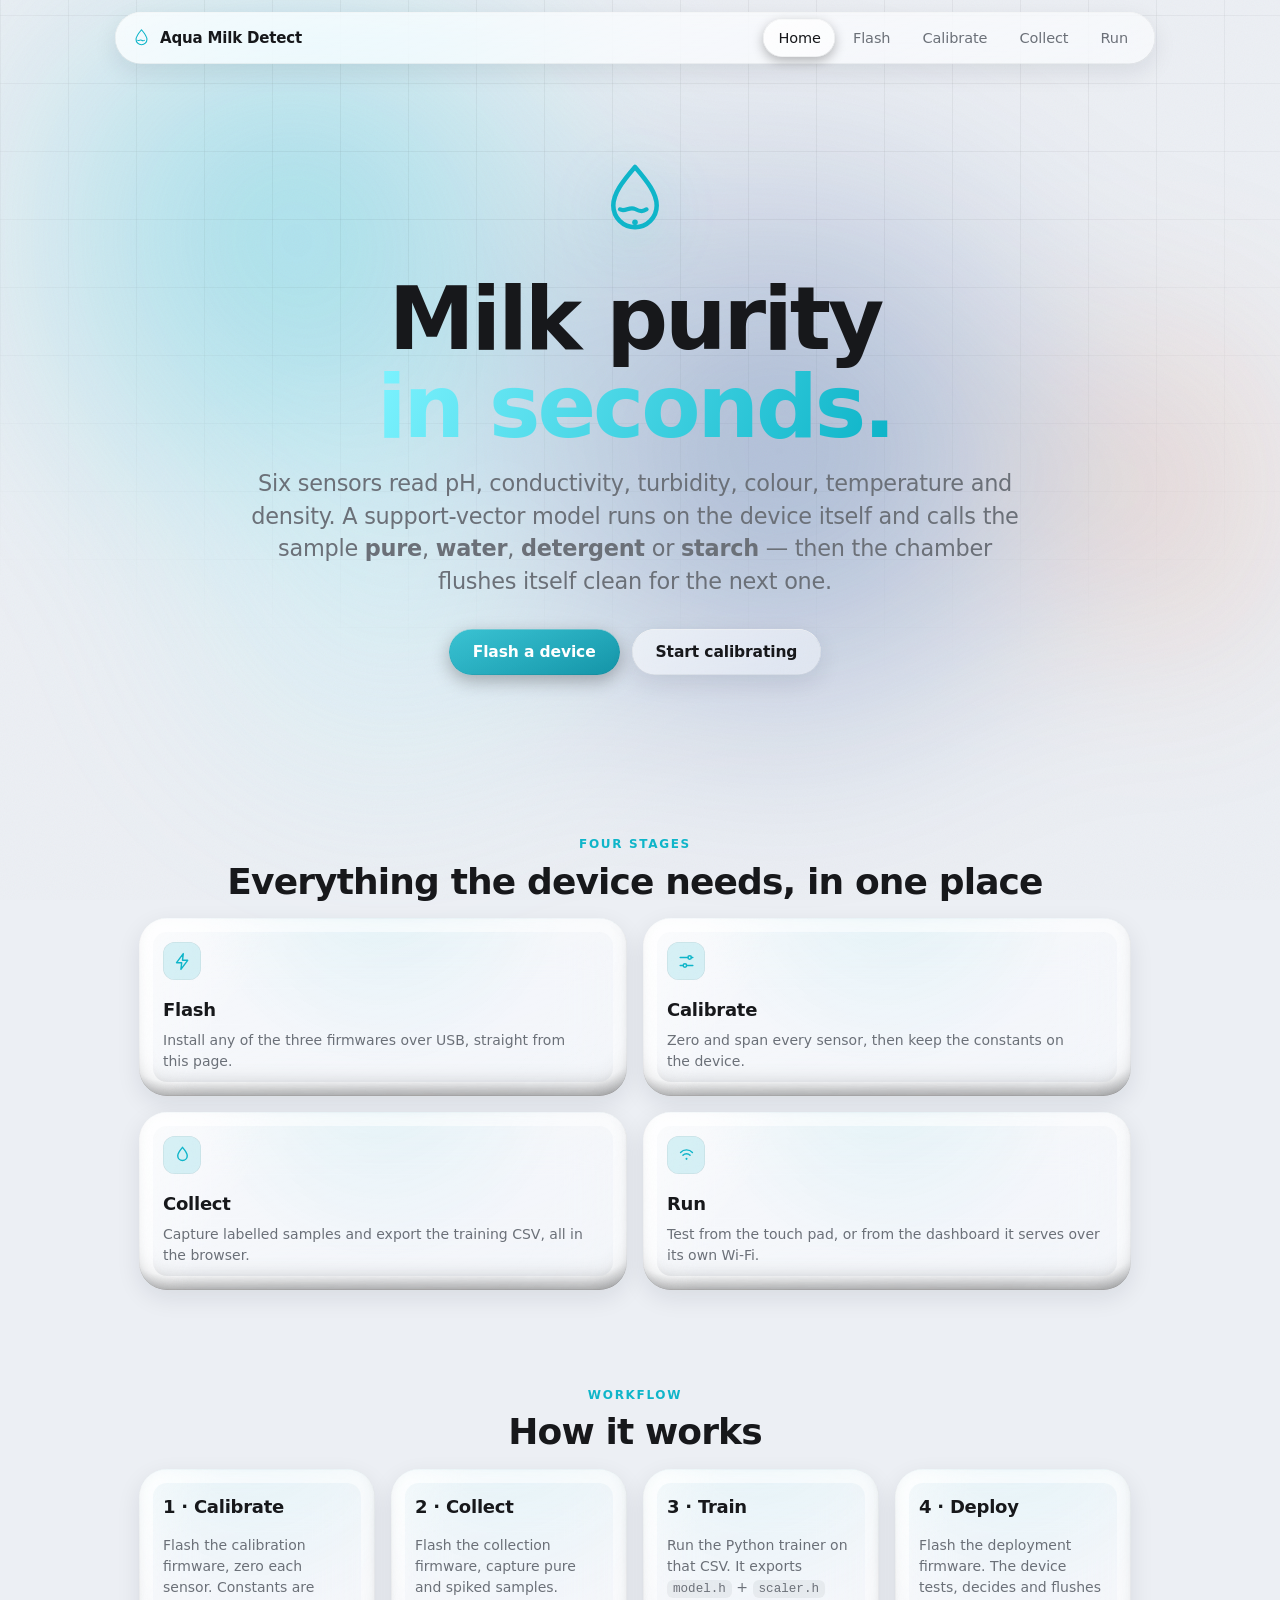
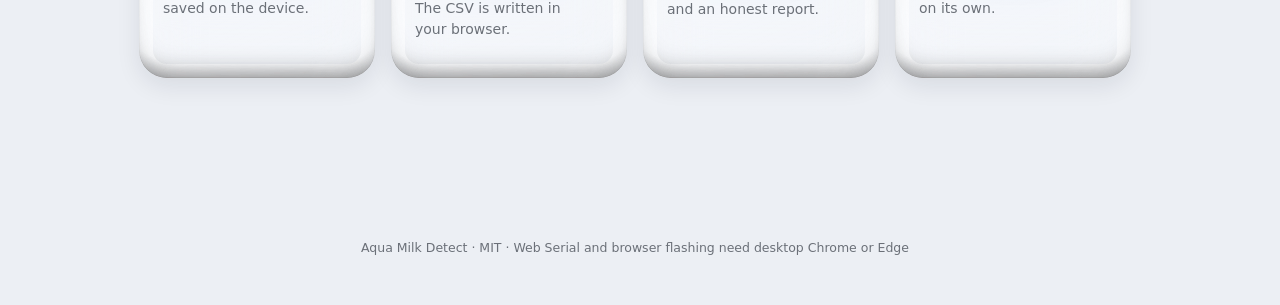
==== commit 9c8a60ab: "Give the glass something to refract The panels read as flat tinted boxes for a reason that is optica" ====
--- a/web/index.html
+++ b/web/index.html
@@ -26,6 +26,10 @@
 <!-- What the glass refracts. Four drifting colour fields plus fine grain; purely
      decorative, so aria-hidden and behind everything at z-index -2/-1. -->
 <div class="aurora" aria-hidden="true"><i></i><i></i><i></i><i></i></div>
+<!-- Structure for the glass to refract. Blurring a smooth gradient returns the same
+     smooth gradient — glass only reads as glass when there is detail behind it to
+     smear. A fine grid plus a few hard-edged motes gives the blur something to do. -->
+<div class="mesh" aria-hidden="true"><b></b><b></b><b></b><b></b><b></b><b></b></div>
 <div class="grain" aria-hidden="true"></div>
 
 <nav>
--- a/web/design/tokens.css
+++ b/web/design/tokens.css
@@ -32,13 +32,18 @@
   --scrollbar:       rgba(255, 255, 255, .18);
   --scrollbar-hover: rgba(255, 255, 255, .32);
 
-  /* the material */
-  --glass:        linear-gradient(158deg, rgba(255, 255, 255, .14), rgba(255, 255, 255, .05));
-  --glass-strong: linear-gradient(158deg, rgba(255, 255, 255, .20), rgba(255, 255, 255, .08));
-  --glass-stroke: rgba(255, 255, 255, .16);
-  --glass-sheen:  rgba(255, 255, 255, .32);   /* diagonal specular sweep */
-  --glass-blur:   22px;
-  --glass-sat:    180%;
+  /* The material. Fill stays low — the panel should be mostly *what is behind it*,
+     blurred. A heavy fill is what turned these into flat tinted boxes. */
+  --glass:        linear-gradient(158deg, rgba(255, 255, 255, .085), rgba(255, 255, 255, .025));
+  --glass-strong: linear-gradient(158deg, rgba(255, 255, 255, .14), rgba(255, 255, 255, .05));
+  --glass-stroke: rgba(255, 255, 255, .18);
+  --glass-sheen:  rgba(255, 255, 255, .40);   /* diagonal specular sweep */
+  --glass-blur:   30px;
+  --glass-sat:    150%;
+
+  /* structure behind the glass, so the blur has something to smear */
+  --mesh-line: rgba(255, 255, 255, .045);
+  --mote:      rgba(190, 245, 255, .5);
 
   /* glass thickness: lit top edge, shaded bottom edge */
   --edge-top:    rgba(255, 255, 255, .45);
@@ -103,10 +108,12 @@
     --text:     #17181B;
     --text-mut: #6B7078;
 
-    --glass:        linear-gradient(158deg, rgba(255, 255, 255, .80), rgba(255, 255, 255, .58));
-    --glass-strong: linear-gradient(158deg, rgba(255, 255, 255, .94), rgba(255, 255, 255, .74));
-    --glass-stroke: rgba(16, 20, 28, .09);
-    --glass-sheen:  rgba(255, 255, 255, .75);
+    --glass:        linear-gradient(158deg, rgba(255, 255, 255, .58), rgba(255, 255, 255, .38));
+    --glass-strong: linear-gradient(158deg, rgba(255, 255, 255, .78), rgba(255, 255, 255, .56));
+    --glass-stroke: rgba(16, 20, 28, .10);
+    --glass-sheen:  rgba(255, 255, 255, .85);
+    --mesh-line: rgba(16, 20, 28, .05);
+    --mote:      rgba(60, 170, 210, .35);
 
     --edge-top:    rgba(255, 255, 255, .95);
     --edge-bottom: rgba(16, 20, 28, .07);
--- a/web/app.css
+++ b/web/app.css
@@ -84,6 +84,37 @@
   background: radial-gradient(135% 110% at 50% 32%, transparent 70%, var(--vignette) 100%);
 }
 
+/* ------------------------------------------------------ structure to refract */
+/* A blur of a smooth gradient IS that gradient — which is why glass over a plain
+   aurora looked like a flat tinted box. This layer adds high-frequency detail: a fine
+   ruled grid, and hard-edged motes drifting through it. Crisp outside the glass,
+   smeared into soft bands beneath it — that contrast is the whole effect. */
+.mesh {
+  position: fixed; inset: 0; z-index: -2; pointer-events: none; overflow: clip;
+  background-image:
+    repeating-linear-gradient(90deg, var(--mesh-line) 0 1px, transparent 1px 68px),
+    repeating-linear-gradient(0deg,  var(--mesh-line) 0 1px, transparent 1px 68px);
+  mask-image: radial-gradient(120% 100% at 50% 0%, #000 30%, transparent 78%);
+}
+.mesh b {
+  position: absolute; display: block; border-radius: 50%;
+  background: var(--mote); box-shadow: 0 0 22px 6px var(--mote);
+  animation: rise 26s linear infinite;
+}
+.mesh b:nth-child(1) { width: 10px; height: 10px; left: 12%; top: 78%; animation-duration: 31s; }
+.mesh b:nth-child(2) { width: 6px;  height: 6px;  left: 28%; top: 88%; animation-duration: 24s; animation-delay: -7s; }
+.mesh b:nth-child(3) { width: 14px; height: 14px; left: 47%; top: 92%; animation-duration: 38s; animation-delay: -15s; }
+.mesh b:nth-child(4) { width: 8px;  height: 8px;  left: 66%; top: 84%; animation-duration: 28s; animation-delay: -21s; }
+.mesh b:nth-child(5) { width: 5px;  height: 5px;  left: 79%; top: 95%; animation-duration: 22s; animation-delay: -4s; }
+.mesh b:nth-child(6) { width: 11px; height: 11px; left: 90%; top: 80%; animation-duration: 34s; animation-delay: -12s; }
+@keyframes rise {
+  from { transform: translateY(0) scale(1); opacity: 0; }
+  12%  { opacity: 1; }
+  88%  { opacity: 1; }
+  to   { transform: translateY(-92vh) scale(1.25); opacity: 0; }
+}
+@media (prefers-reduced-motion: reduce) { .mesh b { animation: none; opacity: .7; } }
+
 /* Fine grain over everything. Large blurs band visibly without it, and banding is the
    single most "cheap gradient" tell. */
 .grain { position: fixed; inset: 0; z-index: -2; pointer-events: none; opacity: .04;
@@ -107,6 +138,8 @@
     0 .5px 0 0 var(--edge-top) inset,        /* lit top edge */
     0 -.5px 0 0 var(--edge-bottom) inset,    /* shaded bottom edge */
     0 0 0 .5px var(--glass-stroke) inset,    /* hairline all round */
+    0 -18px 30px -22px rgba(0, 0, 0, .8) inset,  /* light pools away from the base */
+    0 22px 34px -26px rgba(255, 255, 255, .18) inset, /* and gathers under the top */
     var(--drop-1);
 }
 .glass::before, .card::before,
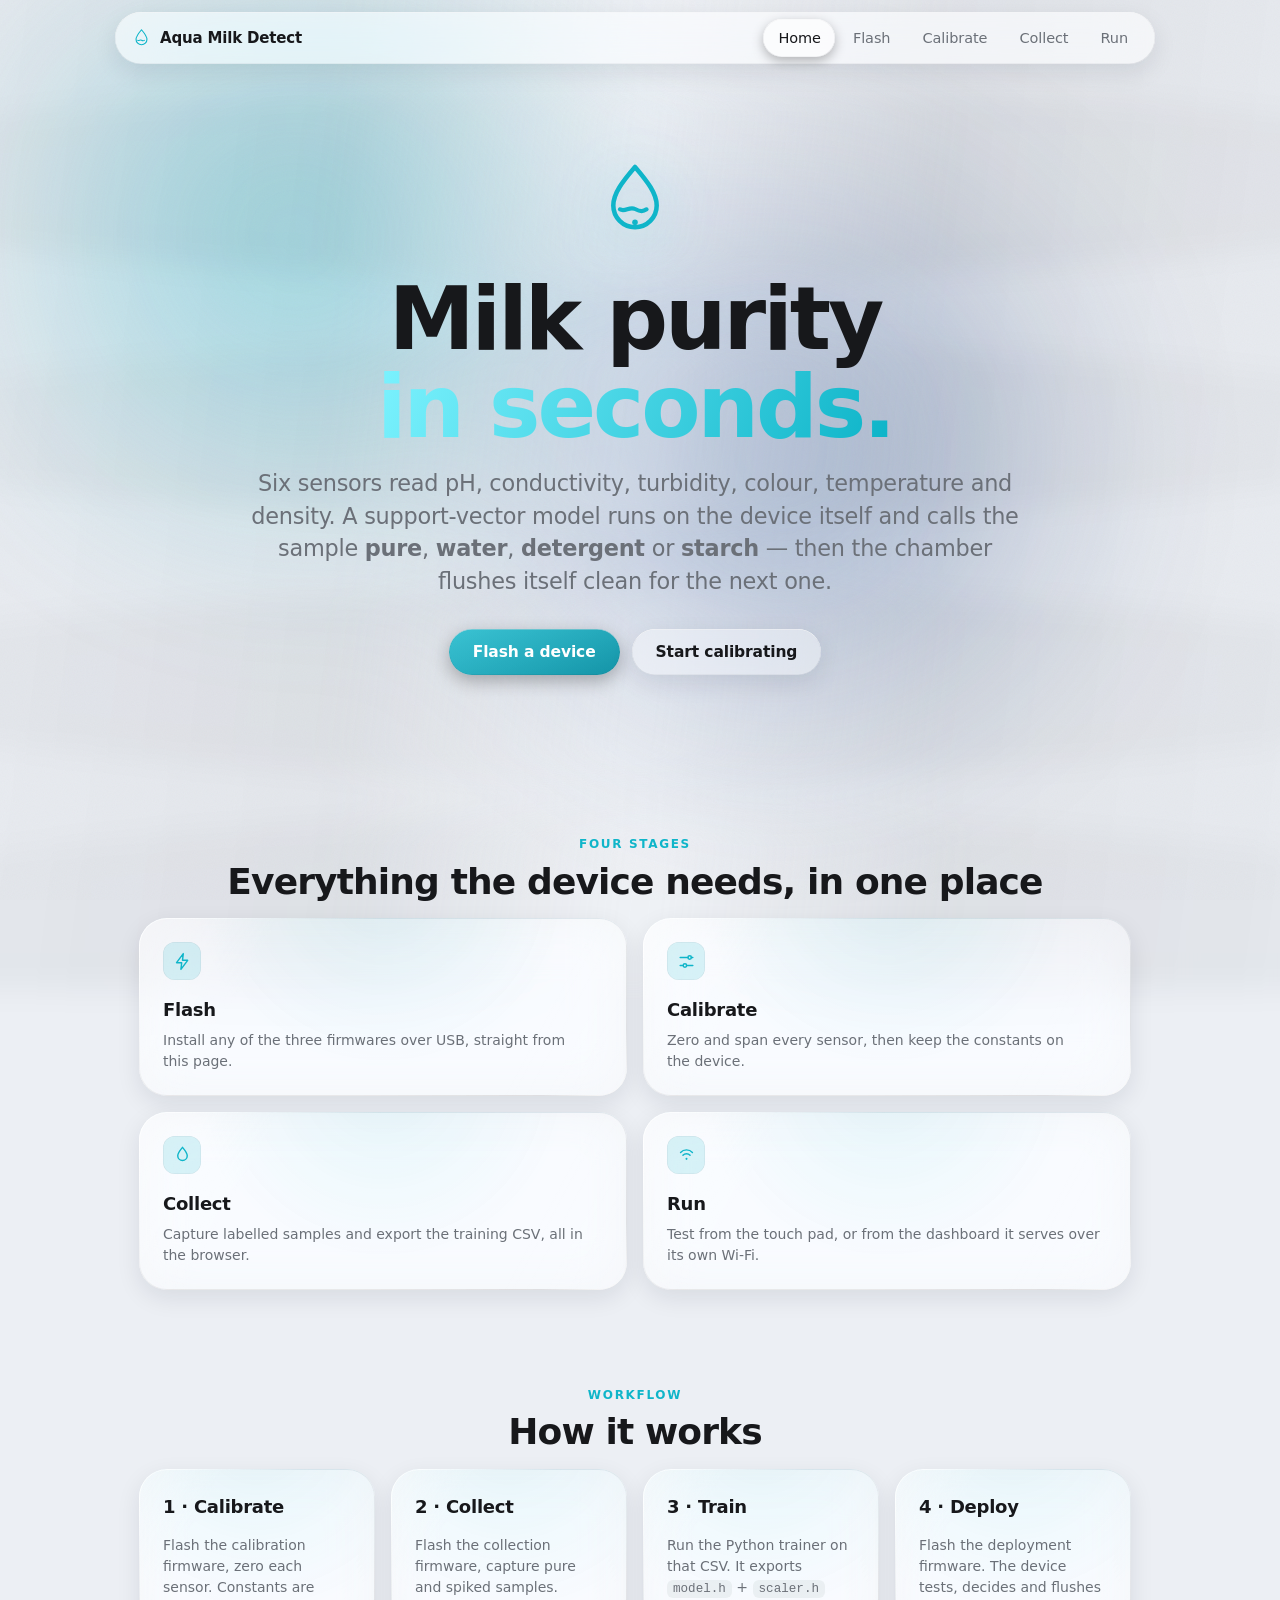
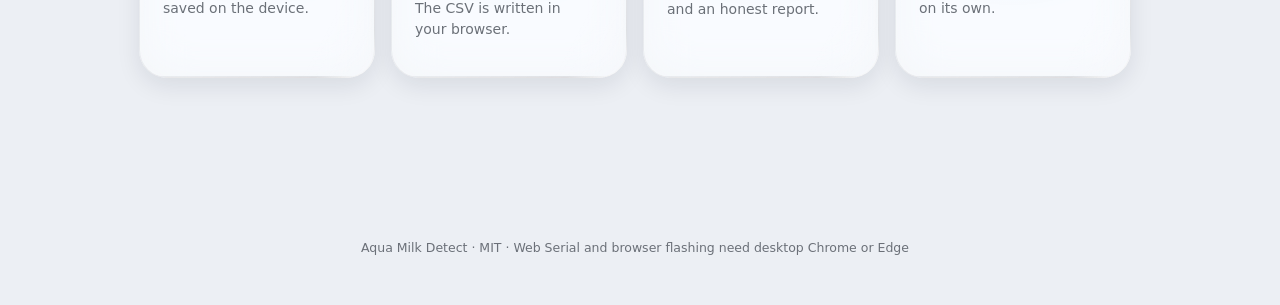
==== commit afd7bc5f: "Rebuild the material from the reference images Studied what is actually common to real liquid glass," ====
--- a/web/index.html
+++ b/web/index.html
@@ -25,11 +25,11 @@
 
 <!-- What the glass refracts. Four drifting colour fields plus fine grain; purely
      decorative, so aria-hidden and behind everything at z-index -2/-1. -->
-<div class="aurora" aria-hidden="true"><i></i><i></i><i></i><i></i></div>
-<!-- Structure for the glass to refract. Blurring a smooth gradient returns the same
-     smooth gradient — glass only reads as glass when there is detail behind it to
-     smear. A fine grid plus a few hard-edged motes gives the blur something to do. -->
-<div class="mesh" aria-hidden="true"><b></b><b></b><b></b><b></b><b></b><b></b></div>
+<!-- What the glass refracts: soft light ribbons drifting across near-black, plus two
+     dim colour washes for identity. Light with structure, not flat colour fields —
+     blurring a smooth gradient just returns the same gradient. -->
+<div class="aurora" aria-hidden="true"><i></i><i></i></div>
+<div class="ribbons" aria-hidden="true"><b></b><b></b><b></b><b></b><b></b></div>
 <div class="grain" aria-hidden="true"></div>
 
 <nav>
--- a/web/design/tokens.css
+++ b/web/design/tokens.css
@@ -32,18 +32,26 @@
   --scrollbar:       rgba(255, 255, 255, .18);
   --scrollbar-hover: rgba(255, 255, 255, .32);
 
-  /* The material. Fill stays low — the panel should be mostly *what is behind it*,
-     blurred. A heavy fill is what turned these into flat tinted boxes. */
-  --glass:        linear-gradient(158deg, rgba(255, 255, 255, .085), rgba(255, 255, 255, .025));
-  --glass-strong: linear-gradient(158deg, rgba(255, 255, 255, .14), rgba(255, 255, 255, .05));
-  --glass-stroke: rgba(255, 255, 255, .18);
-  --glass-sheen:  rgba(255, 255, 255, .40);   /* diagonal specular sweep */
-  --glass-blur:   30px;
-  --glass-sat:    150%;
+  /* The material. Real liquid glass is defined by its RIM and its blur, not by a white
+     fill — in any Apple example the panel is essentially transparent with a bright,
+     varying edge. Anything above ~5% fill reads as tinted plastic. */
+  --glass:        rgba(255, 255, 255, .045);
+  --glass-strong: rgba(255, 255, 255, .085);
+  --glass-blur:   26px;
+  --glass-sat:    140%;
+  --glass-bright: 1.08;          /* glass transmits slightly more light than it blocks */
 
-  /* structure behind the glass, so the blur has something to smear */
-  --mesh-line: rgba(255, 255, 255, .045);
-  --mote:      rgba(190, 245, 255, .5);
+  /* The rim, brightest where the light strikes and fading away from it. This gradient
+     is the single most important part of the material. */
+  --rim-hot:  rgba(255, 255, 255, .92);
+  --rim-warm: rgba(255, 255, 255, .34);
+  --rim-cool: rgba(255, 255, 255, .10);
+  --rim-dim:  rgba(255, 255, 255, .28);
+  --glass-stroke: rgba(255, 255, 255, .14);
+  --glass-sheen:  rgba(255, 255, 255, .22);
+
+  /* light ribbons behind the glass — detail for the blur to smear */
+  --ribbon: rgba(255, 255, 255, .10);
 
   /* glass thickness: lit top edge, shaded bottom edge */
   --edge-top:    rgba(255, 255, 255, .45);
@@ -108,12 +116,16 @@
     --text:     #17181B;
     --text-mut: #6B7078;
 
-    --glass:        linear-gradient(158deg, rgba(255, 255, 255, .58), rgba(255, 255, 255, .38));
-    --glass-strong: linear-gradient(158deg, rgba(255, 255, 255, .78), rgba(255, 255, 255, .56));
-    --glass-stroke: rgba(16, 20, 28, .10);
-    --glass-sheen:  rgba(255, 255, 255, .85);
-    --mesh-line: rgba(16, 20, 28, .05);
-    --mote:      rgba(60, 170, 210, .35);
+    --glass:        rgba(255, 255, 255, .42);
+    --glass-strong: rgba(255, 255, 255, .62);
+    --glass-bright: 1.04;
+    --rim-hot:  rgba(255, 255, 255, .98);
+    --rim-warm: rgba(255, 255, 255, .55);
+    --rim-cool: rgba(16, 20, 28, .06);
+    --rim-dim:  rgba(16, 20, 28, .10);
+    --glass-stroke: rgba(16, 20, 28, .08);
+    --glass-sheen:  rgba(255, 255, 255, .6);
+    --ribbon: rgba(16, 20, 28, .05);
 
     --edge-top:    rgba(255, 255, 255, .95);
     --edge-bottom: rgba(16, 20, 28, .07);
--- a/web/app.css
+++ b/web/app.css
@@ -85,35 +85,31 @@
 }
 
 /* ------------------------------------------------------ structure to refract */
-/* A blur of a smooth gradient IS that gradient — which is why glass over a plain
-   aurora looked like a flat tinted box. This layer adds high-frequency detail: a fine
-   ruled grid, and hard-edged motes drifting through it. Crisp outside the glass,
-   smeared into soft bands beneath it — that contrast is the whole effect. */
-.mesh {
-  position: fixed; inset: 0; z-index: -2; pointer-events: none; overflow: clip;
-  background-image:
-    repeating-linear-gradient(90deg, var(--mesh-line) 0 1px, transparent 1px 68px),
-    repeating-linear-gradient(0deg,  var(--mesh-line) 0 1px, transparent 1px 68px);
-  mask-image: radial-gradient(120% 100% at 50% 0%, #000 30%, transparent 78%);
-}
-.mesh b {
-  position: absolute; display: block; border-radius: 50%;
-  background: var(--mote); box-shadow: 0 0 22px 6px var(--mote);
-  animation: rise 26s linear infinite;
-}
-.mesh b:nth-child(1) { width: 10px; height: 10px; left: 12%; top: 78%; animation-duration: 31s; }
-.mesh b:nth-child(2) { width: 6px;  height: 6px;  left: 28%; top: 88%; animation-duration: 24s; animation-delay: -7s; }
-.mesh b:nth-child(3) { width: 14px; height: 14px; left: 47%; top: 92%; animation-duration: 38s; animation-delay: -15s; }
-.mesh b:nth-child(4) { width: 8px;  height: 8px;  left: 66%; top: 84%; animation-duration: 28s; animation-delay: -21s; }
-.mesh b:nth-child(5) { width: 5px;  height: 5px;  left: 79%; top: 95%; animation-duration: 22s; animation-delay: -4s; }
-.mesh b:nth-child(6) { width: 11px; height: 11px; left: 90%; top: 80%; animation-duration: 34s; animation-delay: -12s; }
-@keyframes rise {
-  from { transform: translateY(0) scale(1); opacity: 0; }
-  12%  { opacity: 1; }
-  88%  { opacity: 1; }
-  to   { transform: translateY(-92vh) scale(1.25); opacity: 0; }
-}
-@media (prefers-reduced-motion: reduce) { .mesh b { animation: none; opacity: .7; } }
+/* Light ribbons: long, soft, curved bands sweeping across the dark ground, the way a
+   sheet of glass catches a studio light. This is the detail the blur needs — a smooth
+   colour field blurs to itself and produces no glass cue at all. */
+.ribbons { position: fixed; inset: -10%; z-index: -2; pointer-events: none; overflow: clip;
+  filter: blur(14px); }
+.ribbons b {
+  position: absolute; display: block;
+  left: -30%; width: 160%; height: 34vmax;
+  border-radius: 50%;
+  background: linear-gradient(97deg, transparent 8%, var(--ribbon) 38%,
+                              rgba(255, 255, 255, .16) 50%, var(--ribbon) 62%, transparent 92%);
+  animation: swim 46s var(--ease) infinite alternate;
+}
+.ribbons b:nth-child(1) { top: -6%; }
+.ribbons b:nth-child(2) { top: 16%; opacity: .8; animation-duration: 58s; animation-delay: -12s; }
+.ribbons b:nth-child(3) { top: 40%; opacity: .65; animation-duration: 67s; animation-delay: -26s; }
+.ribbons b:nth-child(4) { top: 63%; opacity: .75; animation-duration: 52s; animation-delay: -34s; }
+.ribbons b:nth-child(5) { top: 84%; opacity: .6;  animation-duration: 61s; animation-delay: -8s; }
+@keyframes swim {
+  from { transform: translate3d(-6%, 0, 0) rotate(-12deg) scaleY(1); }
+  to   { transform: translate3d(6%, -4vh, 0) rotate(-7deg) scaleY(1.35); }
+}
+@media (prefers-reduced-motion: reduce) {
+  .ribbons b { animation: none; transform: rotate(-10deg); }
+}
 
 /* Fine grain over everything. Large blurs band visibly without it, and banding is the
    single most "cheap gradient" tell. */
@@ -126,21 +122,18 @@
 }
 
 /* ------------------------------------------------------------- the material */
-/* One recipe, shared by .glass and .card. */
+/* One recipe, shared by .glass and .card.
+   The body is almost entirely transparent — it is the blur and the rim that read as
+   glass. brightness() above 1 matters: glass transmits slightly more light than it
+   blocks, which is why a real pane looks lighter than its surroundings, not darker. */
 .glass, .card {
   position: relative;
   isolation: isolate;
   background: var(--glass);
-  backdrop-filter: blur(var(--glass-blur)) saturate(var(--glass-sat));
-  -webkit-backdrop-filter: blur(var(--glass-blur)) saturate(var(--glass-sat));
+  backdrop-filter: blur(var(--glass-blur)) saturate(var(--glass-sat)) brightness(var(--glass-bright));
+  -webkit-backdrop-filter: blur(var(--glass-blur)) saturate(var(--glass-sat)) brightness(var(--glass-bright));
   border: 0;
-  box-shadow:
-    0 .5px 0 0 var(--edge-top) inset,        /* lit top edge */
-    0 -.5px 0 0 var(--edge-bottom) inset,    /* shaded bottom edge */
-    0 0 0 .5px var(--glass-stroke) inset,    /* hairline all round */
-    0 -18px 30px -22px rgba(0, 0, 0, .8) inset,  /* light pools away from the base */
-    0 22px 34px -26px rgba(255, 255, 255, .18) inset, /* and gathers under the top */
-    var(--drop-1);
+  box-shadow: var(--drop-1);
 }
 .glass::before, .card::before,
 .glass::after,  .card::after {
@@ -161,20 +154,26 @@
 }
 .glass:hover::before, .card:hover::before { opacity: .9; }
 
-/* The refracting rim. A lens bends light hardest at its edge, so the outer 14px gets its
-   OWN backdrop-filter — blurrier and brighter than the face — masked to a ring by
-   compositing a padding-box fill against a border-box fill. This is as close to real
-   refraction as the web allows: backdrop-filter: url(#svgDisplacement) is unsupported in
-   every shipping browser, so nobody's "liquid glass on web" actually distorts. */
+/* THE RIM. This is the whole illusion: a hairline that is almost white where the light
+   strikes the top-left, fades to nothing across the middle, and picks up a dimmer catch
+   on the opposite edge — exactly what an Apple glass control does. A uniform 1px border
+   cannot do this; it needs a gradient, masked to the border box. */
 .glass::after, .card::after {
-  z-index: -1;
-  backdrop-filter: blur(6px) brightness(1.22) saturate(1.35);
-  -webkit-backdrop-filter: blur(6px) brightness(1.22) saturate(1.35);
-  padding: 14px;
+  z-index: 1;                        /* above the fill, below the content */
+  padding: 1.2px;
+  background: linear-gradient(142deg,
+    var(--rim-hot) 0%, var(--rim-warm) 12%, var(--rim-cool) 34%,
+    var(--rim-cool) 62%, var(--rim-dim) 88%, var(--rim-hot) 100%);
   -webkit-mask: linear-gradient(#000 0 0) content-box, linear-gradient(#000 0 0);
   -webkit-mask-composite: xor;
   mask: linear-gradient(#000 0 0) content-box, linear-gradient(#000 0 0);
   mask-composite: exclude;
+}
+/* the light source moves with the pointer, so the rim's hot spot shifts with it */
+.glass:hover::after, .card:hover::after {
+  background: linear-gradient(var(--rim-angle, 142deg),
+    var(--rim-hot) 0%, var(--rim-warm) 12%, var(--rim-cool) 34%,
+    var(--rim-cool) 62%, var(--rim-dim) 88%, var(--rim-hot) 100%);
 }
 
 /* ------------------------------------------------------------------ layout */
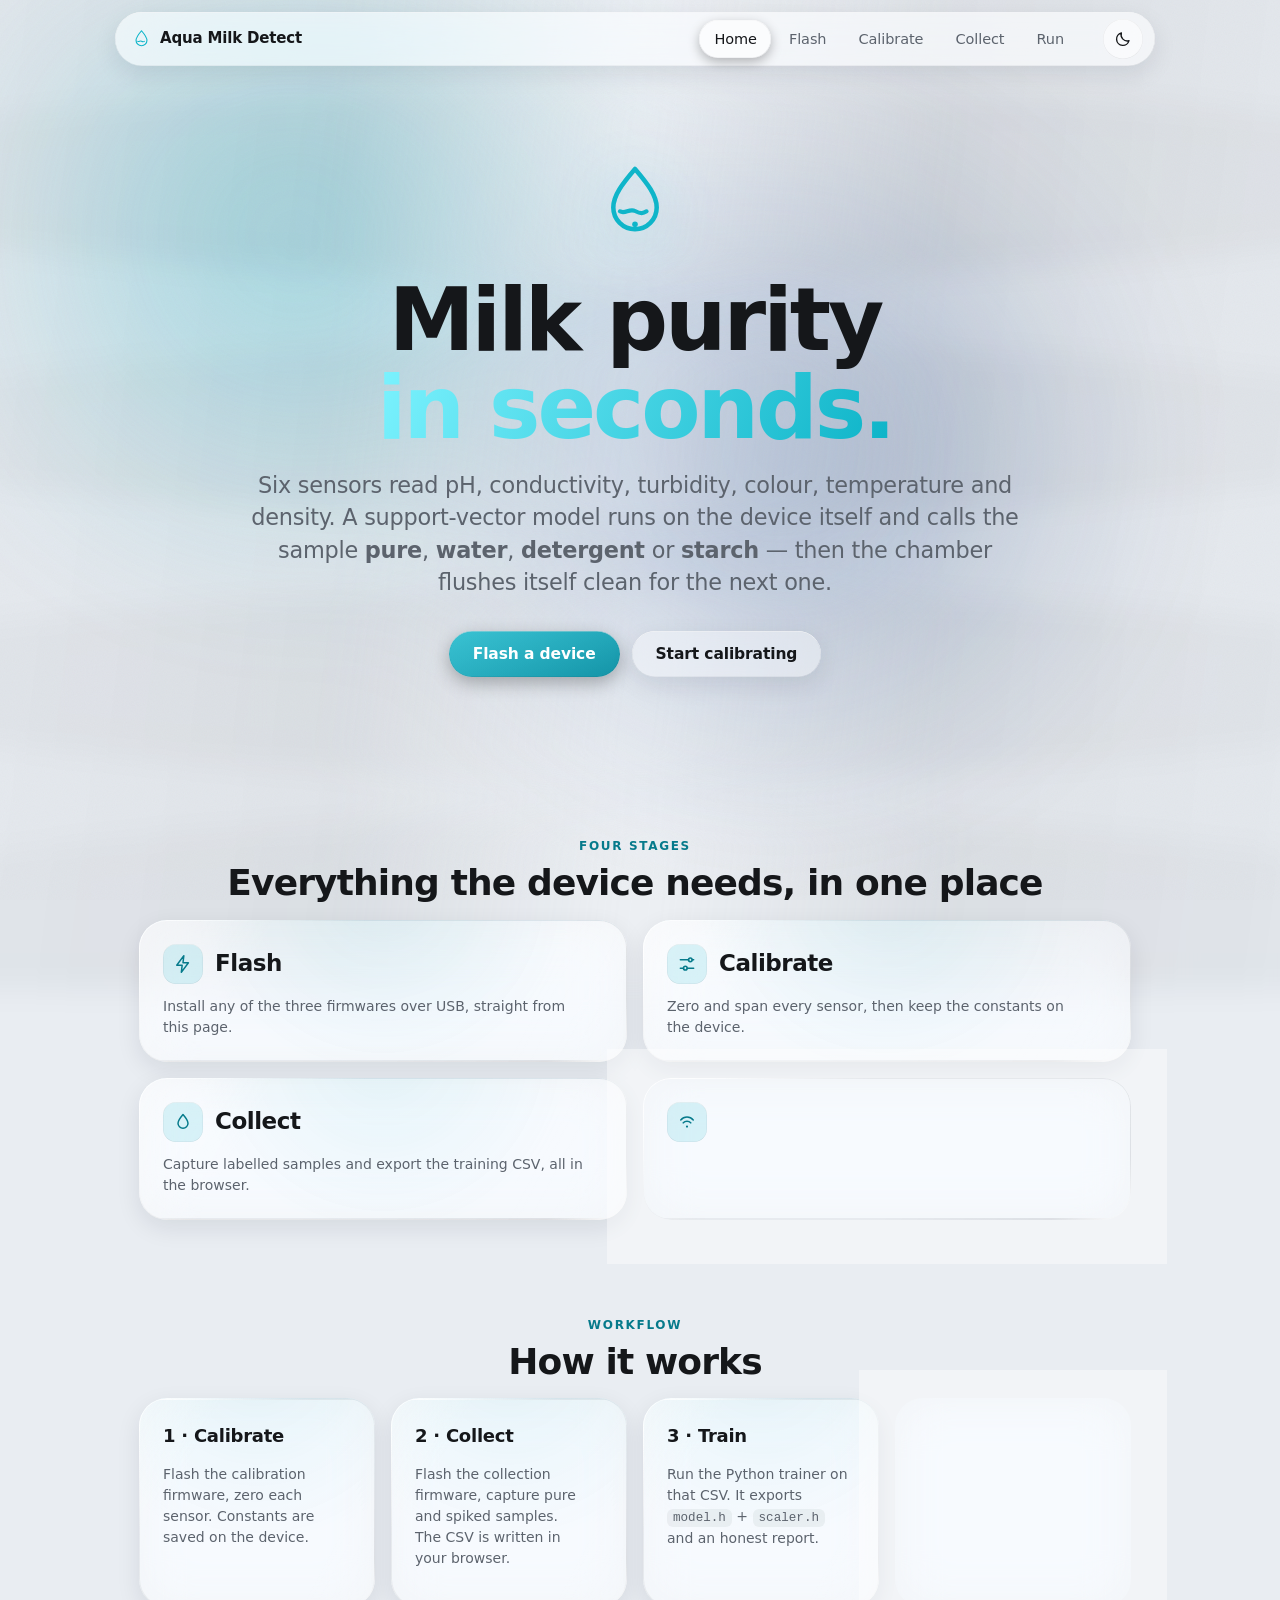
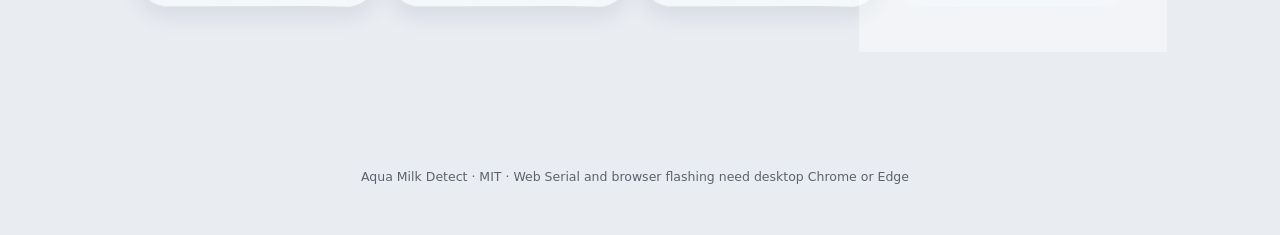
==== commit 99b52014: "Bigger tile titles beside the icon, a theme toggle, and a legible accent - Tile heading moves onto o" ====
--- a/web/index.html
+++ b/web/index.html
@@ -12,6 +12,9 @@
      to nothing. -->
 <link rel="stylesheet" href="./design/tokens.css">
 <link rel="stylesheet" href="./app.css">
+<!-- Applied before first paint: app.js is a deferred module, so waiting for it would
+     show a flash of the wrong theme on every load. -->
+<script>try{var t=localStorage.getItem("amd-theme");if(t)document.documentElement.dataset.theme=t}catch(e){}</script>
 <!-- esp-web-tools is vendored in web/vendor/esp-web-tools (v10.4.0, Apache-2.0, its
      LICENSE sits beside it). Loading it from a CDN meant the Flash page depended on
      unpkg.com being reachable and on the pinned URL existing — a dead link or a
@@ -40,6 +43,10 @@
   <span class="links">
     <a href="#home">Home</a><a href="#flash">Flash</a><a href="#calibrate">Calibrate</a><a href="#collect">Collect</a><a href="#run">Run</a>
   </span>
+  <button class="theme" id="theme" type="button" aria-label="Switch between light and dark">
+    <svg class="sun" viewBox="0 0 24 24" fill="none" stroke="currentColor" stroke-width="1.8" stroke-linecap="round" aria-hidden="true"><circle cx="12" cy="12" r="4.2"/><path d="M12 2.6v2.2M12 19.2v2.2M4.2 12H2M22 12h-2.2M6.3 6.3 4.8 4.8M19.2 19.2l-1.5-1.5M17.7 6.3l1.5-1.5M4.8 19.2l1.5-1.5"/></svg>
+    <svg class="moon" viewBox="0 0 24 24" fill="none" stroke="currentColor" stroke-width="1.8" stroke-linecap="round" stroke-linejoin="round" aria-hidden="true"><path d="M20 14.2A8.2 8.2 0 0 1 9.8 4a8.4 8.4 0 1 0 10.2 10.2z"/></svg>
+  </button>
 </nav>
 
 <div class="wrap">
@@ -64,17 +71,13 @@
   <h2 class="reveal">Everything the device needs, in one place</h2>
   <div class="cards bento">
     <a class="card reveal" href="#flash">
-      <span class="chip"><svg viewBox="0 0 24 24" fill="none" stroke="currentColor" stroke-width="1.8" stroke-linecap="round" stroke-linejoin="round" aria-hidden="true"><path d="M13 2 4.5 13.5H11l-1 8.5 8.5-11.5H12z"/></svg></span>
-      <h3>Flash</h3><p class="muted small">Install any of the three firmwares over USB, straight from this page.</p></a>
+      <span class="card-head"><span class="chip"><svg viewBox="0 0 24 24" fill="none" stroke="currentColor" stroke-width="1.8" stroke-linecap="round" stroke-linejoin="round" aria-hidden="true"><path d="M13 2 4.5 13.5H11l-1 8.5 8.5-11.5H12z"/></svg></span><h3>Flash</h3></span><p class="muted small">Install any of the three firmwares over USB, straight from this page.</p></a>
     <a class="card reveal" href="#calibrate">
-      <span class="chip"><svg viewBox="0 0 24 24" fill="none" stroke="currentColor" stroke-width="1.8" stroke-linecap="round" aria-hidden="true"><path d="M4 7h10M18 7h2M4 17h4M12 17h8"/><circle cx="16" cy="7" r="2.2"/><circle cx="10" cy="17" r="2.2"/></svg></span>
-      <h3>Calibrate</h3><p class="muted small">Zero and span every sensor, then keep the constants on the device.</p></a>
+      <span class="card-head"><span class="chip"><svg viewBox="0 0 24 24" fill="none" stroke="currentColor" stroke-width="1.8" stroke-linecap="round" aria-hidden="true"><path d="M4 7h10M18 7h2M4 17h4M12 17h8"/><circle cx="16" cy="7" r="2.2"/><circle cx="10" cy="17" r="2.2"/></svg></span><h3>Calibrate</h3></span><p class="muted small">Zero and span every sensor, then keep the constants on the device.</p></a>
     <a class="card reveal" href="#collect">
-      <span class="chip"><svg viewBox="0 0 24 24" fill="none" stroke="currentColor" stroke-width="1.8" stroke-linecap="round" stroke-linejoin="round" aria-hidden="true"><path d="M12 3c3.6 4.2 6 7.4 6 10.5a6 6 0 1 1-12 0C6 10.4 8.4 7.2 12 3z"/></svg></span>
-      <h3>Collect</h3><p class="muted small">Capture labelled samples and export the training CSV, all in the browser.</p></a>
+      <span class="card-head"><span class="chip"><svg viewBox="0 0 24 24" fill="none" stroke="currentColor" stroke-width="1.8" stroke-linecap="round" stroke-linejoin="round" aria-hidden="true"><path d="M12 3c3.6 4.2 6 7.4 6 10.5a6 6 0 1 1-12 0C6 10.4 8.4 7.2 12 3z"/></svg></span><h3>Collect</h3></span><p class="muted small">Capture labelled samples and export the training CSV, all in the browser.</p></a>
     <a class="card reveal" href="#run">
-      <span class="chip"><svg viewBox="0 0 24 24" fill="none" stroke="currentColor" stroke-width="1.8" stroke-linecap="round" aria-hidden="true"><path d="M4.5 9.5a10 10 0 0 1 15 0M7.5 13a6 6 0 0 1 9 0"/><circle cx="12" cy="17.5" r="1.3" fill="currentColor" stroke="none"/></svg></span>
-      <h3>Run</h3><p class="muted small">Test from the touch pad, or from the dashboard it serves over its own Wi-Fi.</p></a>
+      <span class="card-head"><span class="chip"><svg viewBox="0 0 24 24" fill="none" stroke="currentColor" stroke-width="1.8" stroke-linecap="round" aria-hidden="true"><path d="M4.5 9.5a10 10 0 0 1 15 0M7.5 13a6 6 0 0 1 9 0"/><circle cx="12" cy="17.5" r="1.3" fill="currentColor" stroke="none"/></svg></span><h3>Run</h3></span><p class="muted small">Test from the touch pad, or from the dashboard it serves over its own Wi-Fi.</p></a>
   </div>
 
   <span class="eyebrow">Workflow</span>
--- a/web/design/tokens.css
+++ b/web/design/tokens.css
@@ -1,48 +1,43 @@
 /* tokens.css — the shared design system (PROJECT_CONTEXT.md §9).
    index.html links this file directly; the device dashboard inlines the same values
    (03_deployment/dashboard.html) because it has to be one self-contained gzipped page.
-   Change a value here, mirror it there.
 
-   Three groups: brand accent, result semantics, and the glass material. Dark is the
-   primary appearance — glass needs a dark, colourful backdrop to read as glass at all.
-   Light mode swaps the material for a white-tinted one so the same components work. */
+   Theme resolution, in order:
+     1. :root                                  → dark, the default
+     2. prefers-color-scheme: light             → light, unless the user forced dark
+     3. [data-theme="light"|"dark"]             → an explicit choice from the toggle
+   The light values appear twice on purpose — CSS cannot share one declaration block
+   between a media query and an attribute selector, and the toggle has to be able to
+   beat the system preference in both directions. */
 
 :root {
-  /* brand */
+  /* --------------------------------------------------------------- dark (default) */
+  /* Brand teal is the fill colour. It is NOT legible as small text or a thin icon on a
+     teal-lit glass panel, which is exactly what went wrong — so anything that has to be
+     READ uses --accent-ink, which is pushed far brighter than the brand tone. */
   --accent:        #0FB5C9;
   --accent-strong: #0A8FA3;
-  --accent-soft:   rgba(15, 181, 201, .15);
+  --accent-ink:    #7FF3FF;   /* icons, eyebrows, links — high luminance on purpose */
+  --accent-soft:   rgba(127, 243, 255, .16);
   --accent-glow:   rgba(15, 181, 201, .34);
 
-  /* result semantics — Apple system colours */
   --pure:      #34C759;
   --adulter:   #FF3B30;
-  --uncertain: #FF9F0A;
+  --uncertain: #FFB340;
 
-  /* ---------------- dark: the primary appearance ---------------- */
-  /* Not pure black: the aurora needs somewhere to sit, and #000 crushes the glass. */
   --bg:       #05070A;
   --text:     #F7F8FA;
-  --text-mut: #9BA1AA;
+  --text-mut: #A8AFB8;
 
-  /* chromatic fringe: real glass splits light at its edges, ever so slightly */
-  --fringe-cool: rgba(120, 220, 255, .22);
-  --fringe-warm: rgba(255, 170, 120, .14);
-
-  --scrollbar:       rgba(255, 255, 255, .18);
-  --scrollbar-hover: rgba(255, 255, 255, .32);
-
-  /* The material. Real liquid glass is defined by its RIM and its blur, not by a white
-     fill — in any Apple example the panel is essentially transparent with a bright,
-     varying edge. Anything above ~5% fill reads as tinted plastic. */
+  /* The material: defined by rim and blur, not by fill. Above ~5% fill it stops
+     transmitting and starts looking like tinted plastic. */
   --glass:        rgba(255, 255, 255, .045);
   --glass-strong: rgba(255, 255, 255, .085);
   --glass-blur:   26px;
   --glass-sat:    140%;
-  --glass-bright: 1.08;          /* glass transmits slightly more light than it blocks */
+  --glass-bright: 1.08;
 
-  /* The rim, brightest where the light strikes and fading away from it. This gradient
-     is the single most important part of the material. */
+  /* The rim, brightest where the light strikes and fading away from it. */
   --rim-hot:  rgba(255, 255, 255, .92);
   --rim-warm: rgba(255, 255, 255, .34);
   --rim-cool: rgba(255, 255, 255, .10);
@@ -50,53 +45,39 @@
   --glass-stroke: rgba(255, 255, 255, .14);
   --glass-sheen:  rgba(255, 255, 255, .22);
 
-  /* light ribbons behind the glass — detail for the blur to smear */
-  --ribbon: rgba(255, 255, 255, .10);
-
-  /* glass thickness: lit top edge, shaded bottom edge */
-  --edge-top:    rgba(255, 255, 255, .45);
-  --edge-bottom: rgba(0, 0, 0, .35);
-
-  /* recessed surfaces: troughs, inputs, tiles */
+  --ribbon:     rgba(255, 255, 255, .10);
   --trough:     rgba(255, 255, 255, .055);
   --hover-wash: rgba(255, 255, 255, .09);
   --line:       rgba(255, 255, 255, .09);
 
-  /* drop shadows — wide and soft, never a hard offset */
+  --edge-top:    rgba(255, 255, 255, .45);
+  --edge-bottom: rgba(0, 0, 0, .35);
+  --fringe-cool: rgba(120, 220, 255, .22);
+  --fringe-warm: rgba(255, 170, 120, .14);
+
   --drop-1: 0 8px 24px rgba(0, 0, 0, .42);
   --drop-2: 0 20px 52px rgba(0, 0, 0, .52);
 
-  /* Backdrop. Four saturated hues (teal/blue/mint/violet) read as a crayon box; this is
-     one family — brand teal, a deep indigo shadow, a pale cyan light source — with a
-     single warm ember for the contrast that keeps a cool palette from feeling clinical. */
-  --aurora-1: #0FB5C9;   /* brand teal, the anchor */
-  --aurora-2: #143A7A;   /* deep indigo, shadow side */
-  --aurora-3: #8FE9F5;   /* pale cyan, the light */
-  --aurora-4: #C2643C;   /* dim ember, warmth only */
+  --aurora-1: #0FB5C9;
+  --aurora-2: #143A7A;
+  --aurora-3: #8FE9F5;
+  --aurora-4: #C2643C;
   --aurora-opacity: .45;
-  /* Soft and late. A heavy vignette starved the centre column of colour, so the glass
-     blurred near-black and every card came out a flat grey box. */
   --vignette: rgba(3, 5, 8, .45);
 
-  /* radii — capsules and generous corners, iOS 26 style */
+  --scrollbar:       rgba(255, 255, 255, .18);
+  --scrollbar-hover: rgba(255, 255, 255, .32);
+
   --r-sm:   14px;
   --r-md:   18px;
   --r-lg:   24px;
   --r-2xl:  28px;
   --r-full: 980px;
 
-  /* 8-pt spacing scale */
-  --space-1:  .25rem;
-  --space-2:  .5rem;
-  --space-3:  .75rem;
-  --space-4:  1rem;
-  --space-6:  1.5rem;
-  --space-8:  2rem;
-  --space-12: 3rem;
-  --space-16: 4rem;
+  --space-1: .25rem; --space-2: .5rem;  --space-3: .75rem; --space-4: 1rem;
+  --space-6: 1.5rem; --space-8: 2rem;   --space-12: 3rem;  --space-16: 4rem;
   --space-24: 6rem;
 
-  /* motion */
   --dur-fast: 150ms;
   --dur:      300ms;
   --dur-slow: 560ms;
@@ -107,43 +88,93 @@
   --font: -apple-system, BlinkMacSystemFont, "SF Pro Display", "SF Pro Text",
           system-ui, "Segoe UI", sans-serif;
   --mono: ui-monospace, SFMono-Regular, "SF Mono", Menlo, monospace;
+
+  color-scheme: dark;
 }
 
-/* ---------------- light: same components, white-tinted glass ---------------- */
+/* ------------------------------------------------------------------------ light */
 @media (prefers-color-scheme: light) {
-  :root {
-    --bg:       #ECEFF4;
-    --text:     #17181B;
-    --text-mut: #6B7078;
+  :root:not([data-theme="dark"]) {
+    --accent-ink:  #067A8B;          /* dark enough to read on white glass */
+    --accent-soft: rgba(15, 181, 201, .14);
+    --bg:       #E9EDF2;
+    --text:     #15171A;
+    --text-mut: #5C636D;
 
     --glass:        rgba(255, 255, 255, .42);
     --glass-strong: rgba(255, 255, 255, .62);
     --glass-bright: 1.04;
+
     --rim-hot:  rgba(255, 255, 255, .98);
     --rim-warm: rgba(255, 255, 255, .55);
     --rim-cool: rgba(16, 20, 28, .06);
     --rim-dim:  rgba(16, 20, 28, .10);
     --glass-stroke: rgba(16, 20, 28, .08);
     --glass-sheen:  rgba(255, 255, 255, .6);
-    --ribbon: rgba(16, 20, 28, .05);
 
-    --edge-top:    rgba(255, 255, 255, .95);
-    --edge-bottom: rgba(16, 20, 28, .07);
-
+    --ribbon:     rgba(16, 20, 28, .05);
     --trough:     rgba(255, 255, 255, .55);
     --hover-wash: rgba(16, 20, 28, .05);
     --line:       rgba(16, 20, 28, .09);
 
+    --edge-top:    rgba(255, 255, 255, .95);
+    --edge-bottom: rgba(16, 20, 28, .07);
+    --fringe-cool: rgba(60, 170, 220, .18);
+    --fringe-warm: rgba(220, 140, 90, .12);
+
     --drop-1: 0 8px 24px rgba(16, 24, 40, .09);
     --drop-2: 0 20px 52px rgba(16, 24, 40, .14);
 
-    --aurora-opacity: .34;
-    --vignette: rgba(236, 239, 244, .45);
-    --fringe-cool: rgba(60, 170, 220, .18);
-    --fringe-warm: rgba(220, 140, 90, .12);
+    --aurora-opacity: .3;
+    --vignette: rgba(233, 237, 242, .45);
+
     --scrollbar:       rgba(16, 20, 28, .22);
     --scrollbar-hover: rgba(16, 20, 28, .36);
+
+    color-scheme: light;
   }
+}
+
+/* Same values again, for an explicit light choice from the toggle (see the note at the
+   top — a media query and an attribute selector cannot share one block). */
+:root[data-theme="light"] {
+  --accent-ink:  #067A8B;
+  --accent-soft: rgba(15, 181, 201, .14);
+  --bg:       #E9EDF2;
+  --text:     #15171A;
+  --text-mut: #5C636D;
+
+  --glass:        rgba(255, 255, 255, .42);
+  --glass-strong: rgba(255, 255, 255, .62);
+  --glass-bright: 1.04;
+
+  --rim-hot:  rgba(255, 255, 255, .98);
+  --rim-warm: rgba(255, 255, 255, .55);
+  --rim-cool: rgba(16, 20, 28, .06);
+  --rim-dim:  rgba(16, 20, 28, .10);
+  --glass-stroke: rgba(16, 20, 28, .08);
+  --glass-sheen:  rgba(255, 255, 255, .6);
+
+  --ribbon:     rgba(16, 20, 28, .05);
+  --trough:     rgba(255, 255, 255, .55);
+  --hover-wash: rgba(16, 20, 28, .05);
+  --line:       rgba(16, 20, 28, .09);
+
+  --edge-top:    rgba(255, 255, 255, .95);
+  --edge-bottom: rgba(16, 20, 28, .07);
+  --fringe-cool: rgba(60, 170, 220, .18);
+  --fringe-warm: rgba(220, 140, 90, .12);
+
+  --drop-1: 0 8px 24px rgba(16, 24, 40, .09);
+  --drop-2: 0 20px 52px rgba(16, 24, 40, .14);
+
+  --aurora-opacity: .3;
+  --vignette: rgba(233, 237, 242, .45);
+
+  --scrollbar:       rgba(16, 20, 28, .22);
+  --scrollbar-hover: rgba(16, 20, 28, .36);
+
+  color-scheme: light;
 }
 
 @media (prefers-reduced-motion: reduce) {
--- a/web/app.css
+++ b/web/app.css
@@ -199,6 +199,28 @@
   font-size: 15px; font-weight: 600; letter-spacing: -.012em; white-space: nowrap; }
 nav .brand svg { width: 21px; height: 21px; }
 nav .links { display: flex; gap: 2px; margin-left: auto; flex-wrap: wrap; }
+
+/* Theme toggle: a small glass capsule holding sun/moon. Switches between light and
+   dark explicitly; without a choice the page follows the system. */
+.theme {
+  flex: none; width: 40px; height: 40px; min-height: 0; padding: 0;
+  display: grid; place-items: center;
+  border-radius: var(--r-full);
+  background: var(--trough); color: var(--text);
+  box-shadow: 0 0 0 .5px var(--glass-stroke) inset, 0 .5px 0 0 var(--edge-top) inset;
+}
+.theme:hover { background: var(--hover-wash); box-shadow: 0 0 0 .5px var(--glass-stroke) inset;
+  filter: none; }
+.theme svg { width: 18px; height: 18px; transition: transform var(--dur) var(--spring),
+  opacity var(--dur) var(--ease); }
+.theme .moon { display: none; }
+:root[data-theme="light"] .theme .moon { display: block; }
+:root[data-theme="light"] .theme .sun  { display: none; }
+@media (prefers-color-scheme: light) {
+  :root:not([data-theme="dark"]) .theme .moon { display: block; }
+  :root:not([data-theme="dark"]) .theme .sun  { display: none; }
+}
+.theme:active svg { transform: rotate(-35deg) scale(.9); }
 nav a {
   padding: 8px 15px; border-radius: var(--r-full); text-decoration: none;
   color: var(--text-mut); font-size: 14.5px; font-weight: 500; letter-spacing: -.006em;
@@ -244,7 +266,7 @@
 .eyebrow {
   display: block; margin: var(--space-24) 0 var(--space-2);
   font-size: 12px; font-weight: 600; letter-spacing: .14em; text-transform: uppercase;
-  color: var(--accent);
+  color: var(--accent-ink);
 }
 .eyebrow + h2 { margin-top: 0; }
 
@@ -288,15 +310,23 @@
 :not(.cards) > .card + .card { margin-top: var(--space-4); }
 .stack { display: grid; gap: var(--space-4); }
 
-/* Card icon: small glass chip holding a stroked glyph. */
+/* Tile header: icon and title on one line, title carrying real weight. Stacking them
+   left the heading looking like a caption under a badge. */
+.card-head { display: flex; align-items: center; gap: var(--space-3);
+  margin-bottom: var(--space-3); }
+.card-head h3 { margin: 0; font-size: 23px; font-weight: 650; letter-spacing: -.02em; }
+
+/* Icon chip. The glyph uses --accent-ink, not the brand teal: a teal stroke on a
+   teal-lit glass panel sits at nearly the same luminance as its background and simply
+   disappears, which is what made this unreadable. */
 .chip {
-  display: grid; place-items: center; width: 38px; height: 38px;
-  margin-bottom: var(--space-4); border-radius: 12px;
+  display: grid; place-items: center; width: 40px; height: 40px; flex: none;
+  border-radius: 13px;
   background: var(--accent-soft);
-  box-shadow: 0 0 0 .5px var(--glass-stroke) inset;
-  color: var(--accent);
-}
-.chip svg { width: 19px; height: 19px; }
+  box-shadow: 0 0 0 .5px var(--glass-stroke) inset, 0 .5px 0 0 var(--edge-top) inset;
+  color: var(--accent-ink);
+}
+.chip svg { width: 20px; height: 20px; }
 
 /* Centred hero, Apple product-page style. Left-aligned in a 1040px column on a wide
    display left the buttons looking off-centre and the whole page weighted to one side. */
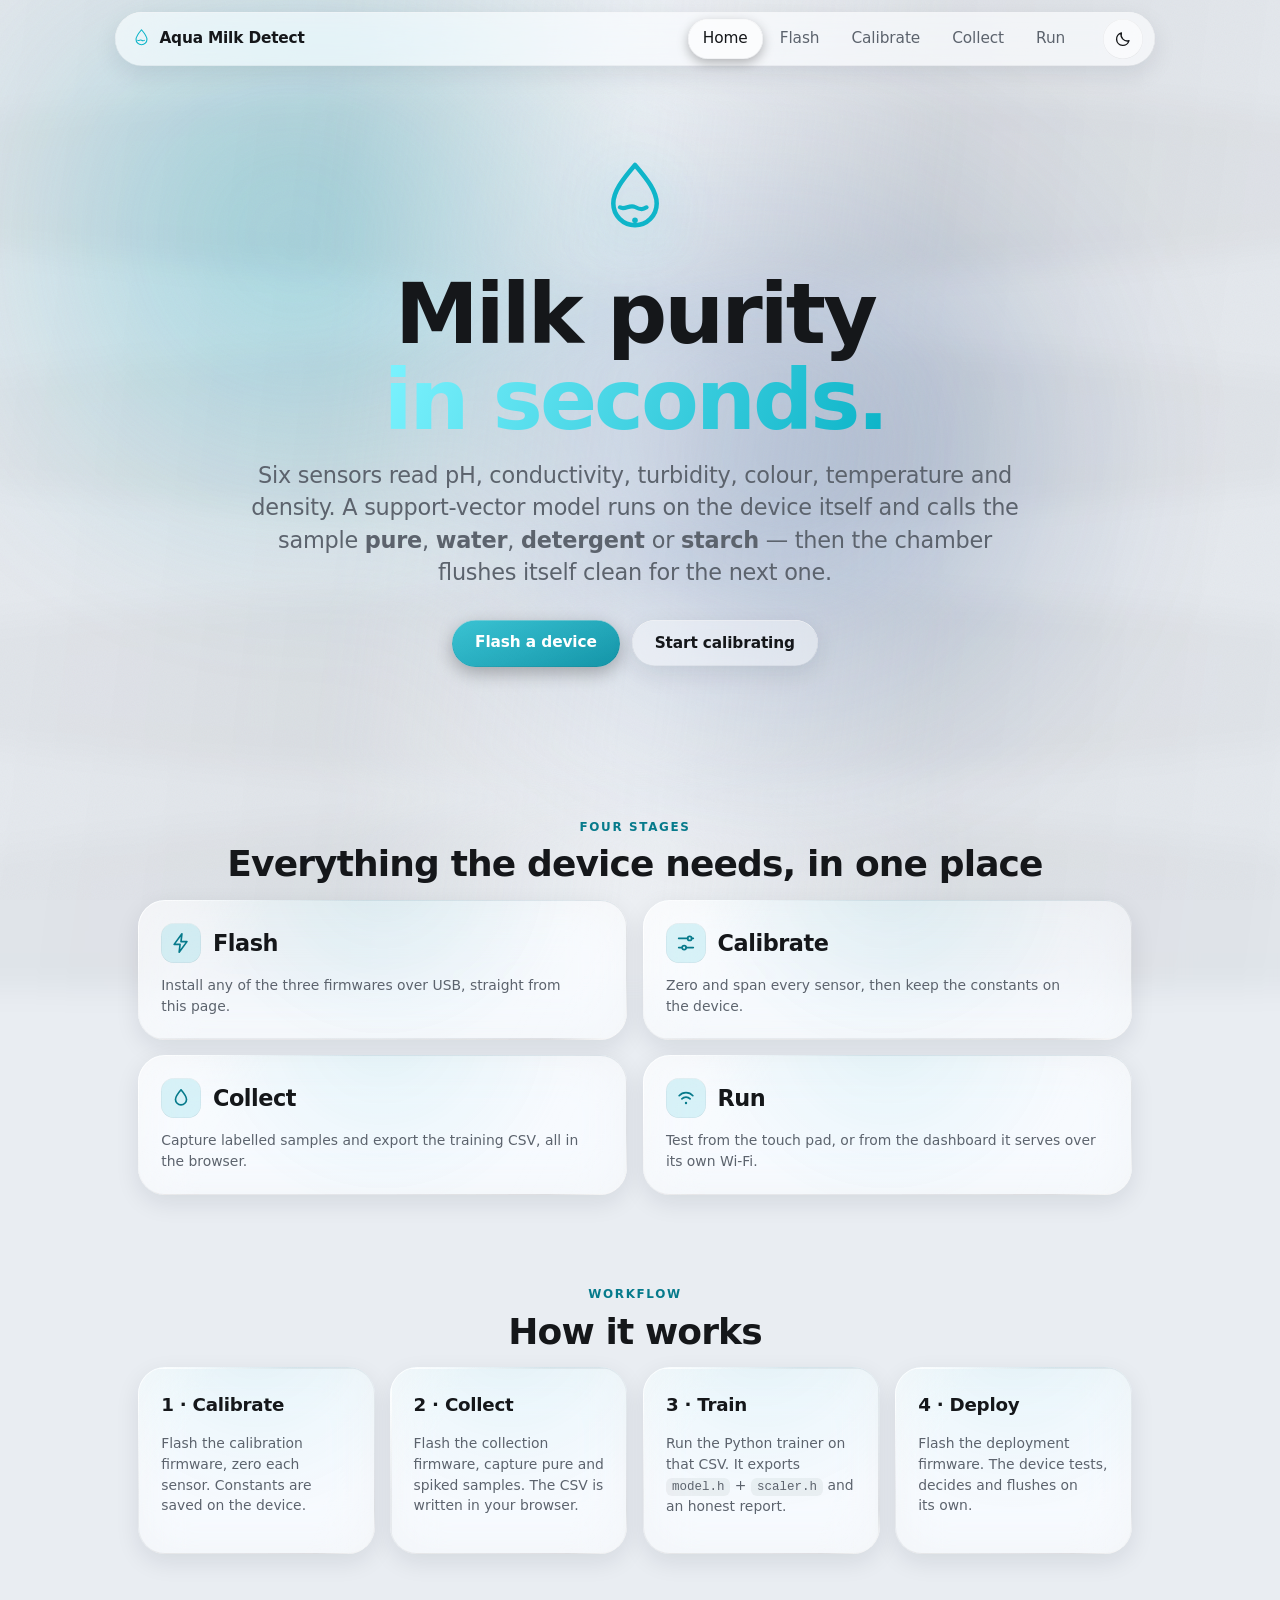
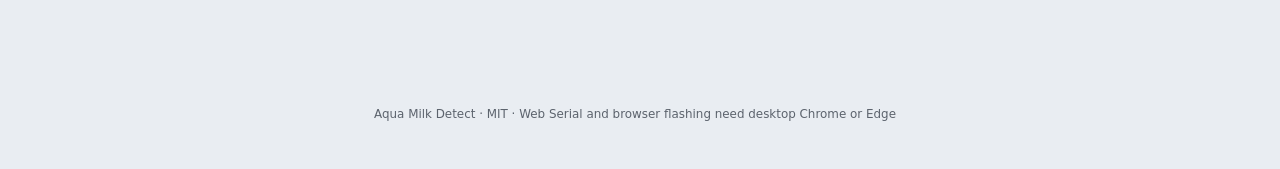
==== commit 6cbcbee3: "Replace the mobile nav strip with a dropdown, and make the scale fluid The nav's five links do not f" ====
--- a/web/index.html
+++ b/web/index.html
@@ -38,9 +38,19 @@
 <nav>
   <span class="brand">
     <svg viewBox="0 0 48 48" aria-hidden="true"><path d="M24 4c7.2 8.4 12.4 15.2 12.4 22a12.4 12.4 0 1 1-24.8 0C11.6 19.2 16.8 12.4 24 4z" fill="none" stroke="#0FB5C9" stroke-width="2.6" stroke-linejoin="round"/><path d="M15.4 28.2c2.9 1.9 5.3-1.9 8.6-.2s4.7 1.5 6.6.2" fill="none" stroke="#0FB5C9" stroke-width="2.4" stroke-linecap="round"/></svg>
-    Aqua Milk Detect
+    <span class="btext">Aqua Milk Detect</span>
   </span>
-  <span class="links">
+  <!-- Under 720px the links become this button's dropdown. The button is the only part
+       that changes; the links themselves are the same five anchors either way, so the
+       page still works with no JavaScript — a menu that has not been opened is simply a
+       nav that has not been scrolled to. -->
+  <button class="navtoggle" id="navtoggle" type="button"
+          aria-expanded="false" aria-controls="navlinks" aria-haspopup="true">
+    <span id="navcurrent">Home</span>
+    <svg viewBox="0 0 14 14" fill="none" stroke="currentColor" stroke-width="2"
+         stroke-linecap="round" stroke-linejoin="round" aria-hidden="true"><path d="M3 5l4 4 4-4"/></svg>
+  </button>
+  <span class="links" id="navlinks">
     <a href="#home">Home</a><a href="#flash">Flash</a><a href="#calibrate">Calibrate</a><a href="#collect">Collect</a><a href="#run">Run</a>
   </span>
   <button class="theme" id="theme" type="button" aria-label="Switch between light and dark">
--- a/web/design/tokens.css
+++ b/web/design/tokens.css
@@ -25,7 +25,7 @@
   --adulter:   #FF3B30;
   --uncertain: #FFB340;
 
-  --bg:       #05070A;
+  --bg:       #030406;
   --text:     #F7F8FA;
   --text-mut: #A8AFB8;
 
@@ -45,7 +45,7 @@
   --glass-stroke: rgba(255, 255, 255, .14);
   --glass-sheen:  rgba(255, 255, 255, .22);
 
-  --ribbon:     rgba(255, 255, 255, .10);
+  --ribbon:     rgba(255, 255, 255, .085);
   --trough:     rgba(255, 255, 255, .055);
   --hover-wash: rgba(255, 255, 255, .09);
   --line:       rgba(255, 255, 255, .09);
@@ -62,21 +62,59 @@
   --aurora-2: #143A7A;
   --aurora-3: #8FE9F5;
   --aurora-4: #C2643C;
-  --aurora-opacity: .45;
-  --vignette: rgba(3, 5, 8, .45);
+  --aurora-opacity: .26;
+  --vignette: rgba(1, 2, 3, .66);
 
   --scrollbar:       rgba(255, 255, 255, .18);
   --scrollbar-hover: rgba(255, 255, 255, .32);
 
-  --r-sm:   14px;
-  --r-md:   18px;
-  --r-lg:   24px;
-  --r-2xl:  28px;
+  --menu:      rgba(22, 26, 32, .9);
+  --menu-line: rgba(255, 255, 255, .07);
+
+  /* ------------------------------------------------------------------- fluid scale */
+  /* Everything below interpolates continuously between a 360px phone and a 1440px
+     desktop: clamp(minimum, <base>rem + <slope>vw, maximum). Nothing steps at a
+     breakpoint, so there is no width at which the page suddenly re-proportions itself.
+
+     Two rules decide which way a value scales, and they pull in opposite directions:
+     · SPACE and RADIUS shrink on a small screen. A 24px gutter and a 28px corner are
+       generous at 1440px and wasteful at 320px, where they are eating the content.
+     · TYPE does not shrink below the size it needs to be read on a phone held at arm's
+       length. It only grows, and only a little.
+     Both ends are rem, never px, so a reader who raises their browser's default font
+     size still gets larger text — a clamp with px bounds silently overrides them. */
+
+  --r-sm:   clamp(.75rem, .708rem + .185vw, .875rem);     /* 12 → 14 */
+  --r-md:   clamp(.938rem, .875rem + .278vw, 1.125rem);   /* 15 → 18 */
+  --r-lg:   clamp(1.188rem, 1.083rem + .463vw, 1.5rem);   /* 19 → 24 */
+  --r-2xl:  clamp(1.312rem, 1.167rem + .648vw, 1.75rem);  /* 21 → 28 */
   --r-full: 980px;
 
-  --space-1: .25rem; --space-2: .5rem;  --space-3: .75rem; --space-4: 1rem;
-  --space-6: 1.5rem; --space-8: 2rem;   --space-12: 3rem;  --space-16: 4rem;
-  --space-24: 6rem;
+  /* --space-1 stays fixed: below about 8px a gap reads as a rendering artefact rather
+     than as space, and scaling it buys nothing. */
+  --space-1:  .25rem;
+  --space-2:  clamp(.438rem, .417rem + .093vw, .5rem);    /*  7 →  8 */
+  --space-3:  clamp(.625rem, .583rem + .185vw, .75rem);   /* 10 → 12 */
+  --space-4:  clamp(.812rem, .75rem + .278vw, 1rem);      /* 13 → 16 */
+  --space-6:  clamp(1.125rem, 1rem + .556vw, 1.5rem);     /* 18 → 24 */
+  --space-8:  clamp(1.5rem, 1.333rem + .741vw, 2rem);     /* 24 → 32 */
+  --space-12: clamp(2.125rem, 1.833rem + 1.3vw, 3rem);    /* 34 → 48 */
+  --space-16: clamp(2.625rem, 2.167rem + 2.04vw, 4rem);   /* 42 → 64 */
+  --space-24: clamp(3.625rem, 2.833rem + 3.52vw, 6rem);   /* 58 → 96 */
+
+  /* Type scale. The two headline sizes carry their own steeper curves in app.css —
+     a headline can afford to triple, body copy cannot. */
+  --fs-xs:   clamp(.719rem, .708rem + .046vw, .75rem);    /* 11.5 → 12   eyebrow, label */
+  --fs-sm:   clamp(.844rem, .833rem + .046vw, .875rem);   /* 13.5 → 14   captions, tables */
+  --fs-md:   clamp(.906rem, .885rem + .093vw, .969rem);   /* 14.5 → 15.5 controls, nav */
+  --fs-base: clamp(1.012rem, .988rem + .111vw, 1.087rem); /* 16.2 → 17.4 body */
+  --fs-lg:   clamp(1.062rem, 1.031rem + .139vw, 1.156rem);/* 17 → 18.5   h3 */
+  --fs-xl:   clamp(1.188rem, 1.104rem + .37vw, 1.438rem); /* 19 → 23     tile titles */
+  --fs-2xl:  clamp(1.375rem, 1.292rem + .37vw, 1.625rem); /* 22 → 26     readouts */
+
+  /* The content column. min() rather than a min-width media query: it widens smoothly
+     from 1040px once the viewport passes ~1730px, instead of jumping there. */
+  --col: min(1200px, max(1040px, 60vw));
 
   --dur-fast: 150ms;
   --dur:      300ms;
@@ -131,6 +169,9 @@
     --scrollbar:       rgba(16, 20, 28, .22);
     --scrollbar-hover: rgba(16, 20, 28, .36);
 
+    --menu:      rgba(250, 251, 253, .94);
+    --menu-line: rgba(16, 20, 28, .07);
+
     color-scheme: light;
   }
 }
@@ -174,6 +215,9 @@
   --scrollbar:       rgba(16, 20, 28, .22);
   --scrollbar-hover: rgba(16, 20, 28, .36);
 
+  --menu:      rgba(250, 251, 253, .94);
+  --menu-line: rgba(16, 20, 28, .07);
+
   color-scheme: light;
 }
 
--- a/web/app.css
+++ b/web/app.css
@@ -38,12 +38,15 @@
   min-height: 100%;
   max-width: 100%;
   overflow-x: clip;
-  font: 17px/1.55 var(--font);
+  font-family: var(--font);
+  font-size: var(--fs-base);
+  line-height: 1.55;
   font-feature-settings: "kern" 1, "liga" 1;
   color: var(--text);
   background: var(--bg);
   -webkit-font-smoothing: antialiased;
   text-rendering: optimizeLegibility;
+  -webkit-tap-highlight-color: transparent;
 }
 
 /* ------------------------------------------------------------------ backdrop */
@@ -177,13 +180,15 @@
 }
 
 /* ------------------------------------------------------------------ layout */
-.wrap { max-width: 1040px; margin: 0 auto; padding: 0 var(--space-6) var(--space-24); }
+/* --col widens smoothly past ~1730px instead of stepping at a breakpoint, and the
+   gutter is a fluid token, so the column and its margins scale together. */
+.wrap { max-width: var(--col); margin: 0 auto; padding: 0 var(--space-6) var(--space-24); }
 
 /* Floating glass capsule, inset from the edges like an iOS 26 toolbar. */
 nav {
   position: sticky; top: var(--space-3); z-index: 20;
   display: flex; align-items: center; gap: var(--space-6);
-  width: min(1040px, calc(100% - var(--space-6) * 2));
+  width: min(var(--col), calc(100% - var(--space-6) * 2));
   margin: var(--space-3) auto var(--space-12);
   padding: 7px var(--space-3) 7px var(--space-4);
   border-radius: var(--r-full);
@@ -196,13 +201,36 @@
     var(--drop-1);
 }
 nav .brand { display: flex; align-items: center; gap: var(--space-2);
-  font-size: 15px; font-weight: 600; letter-spacing: -.012em; white-space: nowrap; }
+  font-size: var(--fs-md); font-weight: 600; letter-spacing: -.012em; white-space: nowrap; }
 nav .brand svg { width: 21px; height: 21px; }
 nav .links { display: flex; gap: 2px; margin-left: auto; flex-wrap: wrap; }
+
+/* The menu button. Desktop shows the links themselves, so this is display: none until
+   the dropdown breakpoint picks it up. It names the page you are on rather than saying
+   "Menu": on a phone the nav is the only thing telling you where you are. */
+.navtoggle {
+  display: none; align-items: center; justify-content: space-between; gap: var(--space-2);
+  margin-left: auto; min-width: 0; min-height: 40px; padding: 0 var(--space-3);
+  border-radius: var(--r-full);
+  background: var(--trough); color: var(--text);
+  font-family: var(--font); font-size: var(--fs-md); font-weight: 550;
+  letter-spacing: -.006em;
+  box-shadow: 0 0 0 .5px var(--glass-stroke) inset, 0 .5px 0 0 var(--edge-top) inset;
+}
+.navtoggle:hover { background: var(--hover-wash); filter: none;
+  box-shadow: 0 0 0 .5px var(--glass-stroke) inset; }
+.navtoggle span { overflow: hidden; text-overflow: ellipsis; white-space: nowrap; }
+.navtoggle svg { width: 12px; height: 12px; flex: none; color: var(--text-mut);
+  transition: transform var(--dur) var(--ease); }
+.navtoggle[aria-expanded="true"] { background: var(--hover-wash);
+  box-shadow: 0 0 0 1px var(--accent) inset, 0 0 0 4px var(--accent-soft); }
+.navtoggle[aria-expanded="true"] svg { transform: rotate(180deg); }
 
 /* Theme toggle: a small glass capsule holding sun/moon. Switches between light and
    dark explicitly; without a choice the page follows the system. */
 .theme {
+  /* Fixed 40px, unlike the decorative .chip below: this one is a tap target, and a hit
+     area has a floor that does not care how wide the screen is. */
   flex: none; width: 40px; height: 40px; min-height: 0; padding: 0;
   display: grid; place-items: center;
   border-radius: var(--r-full);
@@ -222,8 +250,9 @@
 }
 .theme:active svg { transform: rotate(-35deg) scale(.9); }
 nav a {
-  padding: 8px 15px; border-radius: var(--r-full); text-decoration: none;
-  color: var(--text-mut); font-size: 14.5px; font-weight: 500; letter-spacing: -.006em;
+  padding: 8px clamp(.688rem, .5rem + .833vw, .938rem);   /* 11 → 15 */
+  border-radius: var(--r-full); text-decoration: none;
+  color: var(--text-mut); font-size: var(--fs-md); font-weight: 500; letter-spacing: -.006em;
   transition: background var(--dur) var(--ease), color var(--dur) var(--ease),
               box-shadow var(--dur) var(--ease);
 }
@@ -252,7 +281,9 @@
 /* -------------------------------------------------------------------- type */
 /* Optical sizing: the bigger the type, the tighter the tracking. */
 h1 {
-  font-size: clamp(2.9rem, 6vw + 1rem, 5.4rem);
+  /* Starts at 34px on a 320px screen — the old 2.9rem floor filled the column edge to
+     edge with a single word — and runs to 86px without a step anywhere between. */
+  font-size: clamp(2.15rem, 1.1rem + 5.2vw, 5.4rem);
   line-height: 1.015; letter-spacing: -.035em; font-weight: 700;
   margin: 0 0 var(--space-4);
   text-wrap: balance;
@@ -260,12 +291,12 @@
 h2 { font-size: clamp(1.65rem, 2vw + .65rem, 2.35rem); line-height: 1.12;
   letter-spacing: -.024em; font-weight: 650; margin: 0 0 var(--space-4);
   text-wrap: balance; }
-h3 { font-size: 18px; letter-spacing: -.014em; font-weight: 600; margin: 0 0 6px; }
+h3 { font-size: var(--fs-lg); letter-spacing: -.014em; font-weight: 600; margin: 0 0 6px; }
 
 /* Eyebrow above a section title — cheap way to give a page real structure. */
 .eyebrow {
   display: block; margin: var(--space-24) 0 var(--space-2);
-  font-size: 12px; font-weight: 600; letter-spacing: .14em; text-transform: uppercase;
+  font-size: var(--fs-xs); font-weight: 600; letter-spacing: .14em; text-transform: uppercase;
   color: var(--accent-ink);
 }
 .eyebrow + h2 { margin-top: 0; }
@@ -274,7 +305,7 @@
   margin: 0 0 var(--space-8); max-width: 56ch; line-height: 1.45;
   letter-spacing: -.011em; text-wrap: pretty; }
 .muted { color: var(--text-mut); }
-.small { font-size: 14px; line-height: 1.5; }
+.small { font-size: var(--fs-sm); line-height: 1.5; }
 p { text-wrap: pretty; }
 code, .mono { font-family: var(--mono); font-size: .9em;
   padding: 2px 6px; border-radius: 6px; background: var(--hover-wash); }
@@ -288,7 +319,7 @@
 /* ------------------------------------------------------------------- cards */
 .card { border-radius: var(--r-2xl); padding: var(--space-6); }
 .cards { display: grid; gap: var(--space-4);
-  grid-template-columns: repeat(auto-fit, minmax(228px, 1fr)); }
+  grid-template-columns: repeat(auto-fit, minmax(min(100%, 228px), 1fr)); }
 /* Four equal tiles in a 2x2 block. The earlier version let the first tile span two
    columns, which pushed the fourth onto a row of its own — an orphan, with mismatched
    heights. Equal tiles, equal rows, aligned baselines. */
@@ -314,26 +345,30 @@
    left the heading looking like a caption under a badge. */
 .card-head { display: flex; align-items: center; gap: var(--space-3);
   margin-bottom: var(--space-3); }
-.card-head h3 { margin: 0; font-size: 23px; font-weight: 650; letter-spacing: -.02em; }
+.card-head h3 { margin: 0; font-size: var(--fs-xl); font-weight: 650; letter-spacing: -.02em; }
 
 /* Icon chip. The glyph uses --accent-ink, not the brand teal: a teal stroke on a
    teal-lit glass panel sits at nearly the same luminance as its background and simply
    disappears, which is what made this unreadable. */
 .chip {
-  display: grid; place-items: center; width: 40px; height: 40px; flex: none;
-  border-radius: 13px;
+  display: grid; place-items: center; flex: none;
+  width: clamp(2.125rem, 1.83rem + 1.3vw, 2.5rem);        /* 34 → 40 */
+  height: clamp(2.125rem, 1.83rem + 1.3vw, 2.5rem);
+  border-radius: clamp(.688rem, .604rem + .37vw, .812rem);
   background: var(--accent-soft);
   box-shadow: 0 0 0 .5px var(--glass-stroke) inset, 0 .5px 0 0 var(--edge-top) inset;
   color: var(--accent-ink);
 }
-.chip svg { width: 20px; height: 20px; }
+.chip svg { width: 55%; height: 55%; }
 
 /* Centred hero, Apple product-page style. Left-aligned in a 1040px column on a wide
    display left the buttons looking off-centre and the whole page weighted to one side. */
 .hero { padding: var(--space-12) 0 var(--space-16); text-align: center; }
 .hero .lead { margin-inline: auto; }
 .hero .row { margin-top: var(--space-8); justify-content: center; }
-.hero .mark { width: 84px; height: 84px; margin: 0 auto var(--space-6);
+.hero .mark { margin: 0 auto var(--space-6);
+  width: clamp(3.5rem, 2.33rem + 5.19vw, 5.25rem);        /* 56 → 84 */
+  height: clamp(3.5rem, 2.33rem + 5.19vw, 5.25rem);
   filter: drop-shadow(0 10px 30px var(--accent-glow));
   animation: float 7s var(--ease) infinite alternate; }
 @keyframes float {
@@ -411,12 +446,15 @@
   appearance: none; cursor: pointer;
   position: relative; isolation: isolate;
   display: inline-flex; align-items: center; justify-content: center; gap: var(--space-2);
-  padding: 12px 24px; min-height: 46px;
+  /* min-height never drops below 46px: a tap target has a floor that has nothing to do
+     with how wide the screen is. Padding scales, the target does not. */
+  padding: var(--space-3) var(--space-6); min-height: 46px;
   border: 0; border-radius: var(--r-full);
   background:
     linear-gradient(158deg, rgba(255, 255, 255, .18), rgba(255, 255, 255, .04)),
     linear-gradient(158deg, var(--accent), var(--accent-strong));
-  color: #fff; font: 600 15.5px var(--font); letter-spacing: -.008em;
+  color: #fff; font-family: var(--font); font-weight: 600; font-size: var(--fs-md);
+  letter-spacing: -.008em;
   text-decoration: none;      /* .btn is used on <a> too — an underlined pill looks broken */
   box-shadow: 0 .5px 0 0 rgba(255, 255, 255, .6) inset,
               0 0 0 .5px rgba(0, 0, 0, .12) inset,
@@ -442,14 +480,18 @@
 button.ghost:hover { background: var(--glass-strong); filter: none;
   box-shadow: 0 .5px 0 0 var(--edge-top) inset, 0 0 0 .5px var(--glass-stroke) inset,
               var(--drop-2); }
-button.small { padding: 9px 17px; min-height: 40px; font-size: 14px; }
+button.small { padding: var(--space-2) var(--space-4); min-height: 40px;
+  font-size: var(--fs-sm); }
 
 :is(button, a, input, select):focus-visible { outline: 2px solid var(--accent);
   outline-offset: 3px; }
 .row { display: flex; gap: var(--space-3); flex-wrap: wrap; align-items: center; }
 
 .seg {
-  display: inline-flex; padding: 4px; gap: 2px;
+  /* Wraps. Four options (Pure/Water/Detergent/Starch) measure 323px, and a card on a
+     320px phone is 224px wide inside its padding — unwrapped, the last option sat
+     outside the page's overflow clip and could not be tapped at all. */
+  display: inline-flex; flex-wrap: wrap; max-width: 100%; padding: 4px; gap: 2px;
   border-radius: var(--r-full);
   background: var(--trough);
   backdrop-filter: blur(14px) saturate(160%);
@@ -458,8 +500,8 @@
 }
 .seg button {
   background: none; color: var(--text-mut); box-shadow: none;
-  border-radius: var(--r-full); padding: 8px 17px; min-height: 38px;
-  font-size: 14.5px; font-weight: 500;
+  border-radius: var(--r-full); padding: 8px var(--space-4); min-height: 38px;
+  font-size: var(--fs-md); font-weight: 500;
 }
 .seg button:hover { color: var(--text); background: var(--hover-wash);
   transform: none; filter: none; box-shadow: none; }
@@ -469,12 +511,15 @@
               0 3px 10px rgba(0, 0, 0, .26);
 }
 
-label { display: block; font-size: 12px; font-weight: 600; letter-spacing: .08em;
+label { display: block; font-size: var(--fs-xs); font-weight: 600; letter-spacing: .08em;
   text-transform: uppercase; color: var(--text-mut);
   margin: var(--space-6) 0 var(--space-2); }
 input[type="text"], input[type="number"] {
-  width: 100%; padding: 13px 15px; min-height: 46px;
-  font: 16px var(--font); font-variant-numeric: tabular-nums; color: var(--text);
+  width: 100%; padding: var(--space-3) var(--space-4); min-height: 46px;
+  font-family: var(--font); font-variant-numeric: tabular-nums; color: var(--text);
+  /* Hard 16px floor: iOS zooms the viewport when a focused field computes any smaller,
+     and the page never zooms back out. This is the one size that must not scale down. */
+  font-size: max(16px, var(--fs-base));
   background: var(--trough);
   backdrop-filter: blur(14px) saturate(150%);
   -webkit-backdrop-filter: blur(14px) saturate(150%);
@@ -490,33 +535,38 @@
 
 /* ------------------------------------------------------------------ readouts */
 .grid { display: grid; gap: var(--space-3);
-  grid-template-columns: repeat(auto-fit, minmax(146px, 1fr)); }
+  grid-template-columns: repeat(auto-fit, minmax(min(100%, 146px), 1fr)); }
 /* each metric is its own small tile — bento, and it stops long rows of numbers
    collapsing into one grey mass */
 .metric {
   padding: var(--space-3) var(--space-4);
   border-radius: var(--r-md);
   background: var(--trough);
+  container-type: inline-size;
   box-shadow: 0 .5px 0 0 var(--edge-top) inset, 0 0 0 .5px var(--glass-stroke) inset;
 }
-.metric .k { font-size: 11px; font-weight: 600; color: var(--text-mut);
+.metric .k { font-size: var(--fs-xs); font-weight: 600; color: var(--text-mut);
   text-transform: uppercase; letter-spacing: .09em; }
-.metric .v { margin-top: 2px; font-size: 26px; font-weight: 550; letter-spacing: -.024em;
+/* cqi, not vw: a readout tile is as wide as its grid track, which depends on how many
+   tracks fit — the tile is what the number has to fit inside, not the window. */
+.metric .v { margin-top: 2px; font-size: clamp(1.25rem, .55rem + 11cqi, 1.625rem);
+  font-weight: 550; letter-spacing: -.024em;
   font-variant-numeric: tabular-nums; line-height: 1.2; }
-.metric .v small { font-size: 12.5px; font-weight: 500; color: var(--text-mut);
+.metric .v small { font-size: var(--fs-xs); font-weight: 500; color: var(--text-mut);
   letter-spacing: 0; }
 
-table { width: 100%; border-collapse: collapse; font-size: 13.5px; }
-th, td { padding: 11px 8px; text-align: left; border-bottom: .5px solid var(--line);
-  white-space: nowrap; }
-th { font-size: 11px; font-weight: 600; color: var(--text-mut);
+table { width: 100%; border-collapse: collapse; font-size: var(--fs-sm); }
+th, td { padding: var(--space-3) var(--space-2); text-align: left;
+  border-bottom: .5px solid var(--line); white-space: nowrap; }
+th { font-size: var(--fs-xs); font-weight: 600; color: var(--text-mut);
   text-transform: uppercase; letter-spacing: .09em; }
 td { font-variant-numeric: tabular-nums; }
 tr:last-child td { border-bottom: 0; }
 .scroll { overflow-x: auto; }
 
-.pill { display: inline-flex; align-items: center; gap: 7px; padding: 7px 14px;
-  border-radius: var(--r-full); font-size: 12.5px; font-weight: 500;
+.pill { display: inline-flex; align-items: center; gap: 7px;
+  padding: var(--space-2) var(--space-4);
+  border-radius: var(--r-full); font-size: var(--fs-xs); font-weight: 500;
   background: var(--trough); box-shadow: 0 0 0 .5px var(--glass-stroke) inset; }
 .dot { width: 7px; height: 7px; border-radius: 50%; background: var(--adulter);
   box-shadow: 0 0 8px currentColor; transition: background var(--dur) var(--ease); }
@@ -525,7 +575,7 @@
 .bad { color: var(--adulter); }
 
 .note {
-  border-radius: var(--r-md); padding: var(--space-4); font-size: 14.5px; line-height: 1.5;
+  border-radius: var(--r-md); padding: var(--space-4); font-size: var(--fs-md); line-height: 1.5;
   background: linear-gradient(158deg, rgba(255, 159, 10, .18), rgba(255, 159, 10, .07));
   backdrop-filter: blur(14px) saturate(160%);
   -webkit-backdrop-filter: blur(14px) saturate(160%);
@@ -542,14 +592,112 @@
 esp-web-install-button:not(:defined) { display: none; }
 
 footer { padding: var(--space-16) var(--space-6) var(--space-12); text-align: center;
-  color: var(--text-mut); font-size: 12.5px; }
-
-/* Phones: blur is the expensive part, so ease it off and keep scrolling at 60fps. */
+  color: var(--text-mut); font-size: var(--fs-xs); }
+
+/* ------------------------------------------------------------------ responsive */
+/* Breakpoints follow where the layout actually breaks, not device names:
+     1600px — the 1040px column starts looking marooned in 400px of dead gutter
+      720px — five nav links stop fitting beside the wordmark
+      640px — blur cost starts showing on phone GPUs
+      560px — the wordmark itself is what is squeezing the links
+      400px — card padding plus a 46px headline stop leaving room for words
+   Plus two orthogonal axes that have nothing to do with width: a coarse pointer, and
+   a short landscape viewport. */
+
+/* Below ~720px the five links do not fit beside the wordmark, and the two obvious
+   answers are both wrong: wrapping grew the sticky capsule to 190px on a 320px phone,
+   and a horizontal scroll strip clipped "Flash" to "lash" while relying on a gesture
+   nobody performs on a nav. So the links become a dropdown — the same control the
+   device dashboard already uses for its Wi-Fi mode, so it is one language, not two.
+
+   The markup does not change between the two modes. The same five anchors are the row
+   on a desktop and the menu items on a phone, which is why this still works with the
+   script blocked: an unopened menu is just a nav that has not been reached yet. */
+@media (max-width: 720px) {
+  nav { gap: var(--space-3); }
+  .navtoggle { display: inline-flex; }
+
+  /* display: none rather than the hidden attribute — hidden would follow the menu up to
+     desktop widths, where these links are a plain row again and must always show. */
+  nav .links {
+    display: none;
+    position: absolute; z-index: 30;
+    top: calc(100% + var(--space-2)); left: var(--space-2); right: var(--space-2);
+    flex-direction: column; gap: 2px; margin: 0; padding: 6px;
+    border-radius: var(--r-lg);
+    /* Thick material, not sheer. A sheet floating over the page has to occlude what is
+       under it; at card transparency the headline read straight through the options. */
+    background: var(--menu);
+    backdrop-filter: blur(30px) saturate(170%);
+    -webkit-backdrop-filter: blur(30px) saturate(170%);
+    box-shadow: 0 0 0 .5px var(--glass-stroke) inset, 0 .5px 0 0 var(--edge-top) inset,
+                0 20px 46px rgba(0, 0, 0, .5), 0 4px 12px rgba(0, 0, 0, .3);
+    animation: menuin .18s var(--ease) both; transform-origin: top center;
+  }
+  nav.menuopen .links { display: flex; }
+  /* the sliding pill tracks a horizontal row; in a vertical menu the current item is
+     marked by the dot below instead */
+  nav .links::before { display: none; }
+
+  nav a {
+    display: flex; align-items: center; justify-content: space-between;
+    width: 100%; min-height: 44px; padding: 10px var(--space-4);
+    border-radius: var(--r-sm); font-size: var(--fs-md);
+  }
+  nav a[aria-current="page"] { background: var(--hover-wash); }
+  nav a[aria-current="page"]::after {
+    content: ""; width: 7px; height: 7px; border-radius: 50%; flex: none;
+    background: var(--accent-ink); box-shadow: 0 0 8px var(--accent-ink);
+  }
+  nav .links a + a { box-shadow: 0 -.5px 0 0 var(--menu-line); }
+  nav .links a[aria-current="page"] + a,
+  nav .links a:has(+ a[aria-current="page"]) { box-shadow: none; }
+}
+@keyframes menuin {
+  from { opacity: 0; transform: translateY(-6px) scale(.98); }
+  to   { opacity: 1; transform: none; }
+}
+@media (prefers-reduced-motion: reduce) {
+  nav .links { animation: none; }
+  .navtoggle svg { transition: none; }
+}
+
+/* Phones. Not a size adjustment — the fluid scale already handled those — but a
+   capability one: a 26px backdrop blur is what drops a mid-range phone below 60fps
+   while scrolling, and the aurora is decoration, not information. */
 @media (max-width: 640px) {
   :root { --glass-blur: 16px; }
   .aurora { filter: blur(58px) saturate(135%); }
-  nav { gap: var(--space-2); padding: 6px var(--space-2) 6px var(--space-3); }
-  nav .links { gap: 0; }
-  nav a { padding: 7px 11px; font-size: 14px; }
-  .hero { padding-top: var(--space-4); }
-}
+}
+
+/* The wordmark goes only where it genuinely does not fit. It used to be squeezed out at
+   560px because it was competing with five links; against one menu button it survives
+   down to about 400px, and the longest button label — "Calibrate" — is what sets that. */
+@media (max-width: 400px) {
+  nav .btext { display: none; }
+}
+
+/* Landscape phone: 360px of height, and the hero alone wanted 557px of it. Height is
+   the scarce axis here, so the vertical rhythm shrinks and the type does not. */
+@media (max-height: 560px) and (orientation: landscape) {
+  .hero { padding: var(--space-4) 0 var(--space-8); }
+  .hero .mark { width: 54px; height: 54px; margin-bottom: var(--space-3); }
+  h1 { font-size: clamp(2rem, 5vw, 3rem); }
+  .eyebrow { margin-top: var(--space-12); }
+}
+
+/* Touch. :hover latches after a tap, so a tapped card stayed lifted and cocked at an
+   angle until you tapped somewhere else — the pointer affordances read as a rendering
+   bug when there is no pointer. app.js stops feeding the custom properties on the same
+   condition; this covers the states CSS applies on its own. */
+@media (hover: none) {
+  a.card:hover { transform: none; box-shadow: var(--drop-1); }
+  a.card:hover .chip { transform: none; }
+  button:hover, .btn:hover { transform: none; filter: none; }
+  button:hover { box-shadow: 0 .5px 0 0 rgba(255, 255, 255, .6) inset,
+                             0 0 0 .5px rgba(0, 0, 0, .12) inset,
+                             0 6px 18px rgba(0, 0, 0, .28); }
+  .glass:hover::before, .card:hover::before { opacity: .55; }
+  /* a tapped row of buttons should still confirm the tap */
+  button:active, .btn:active { transform: scale(.97); }
+}
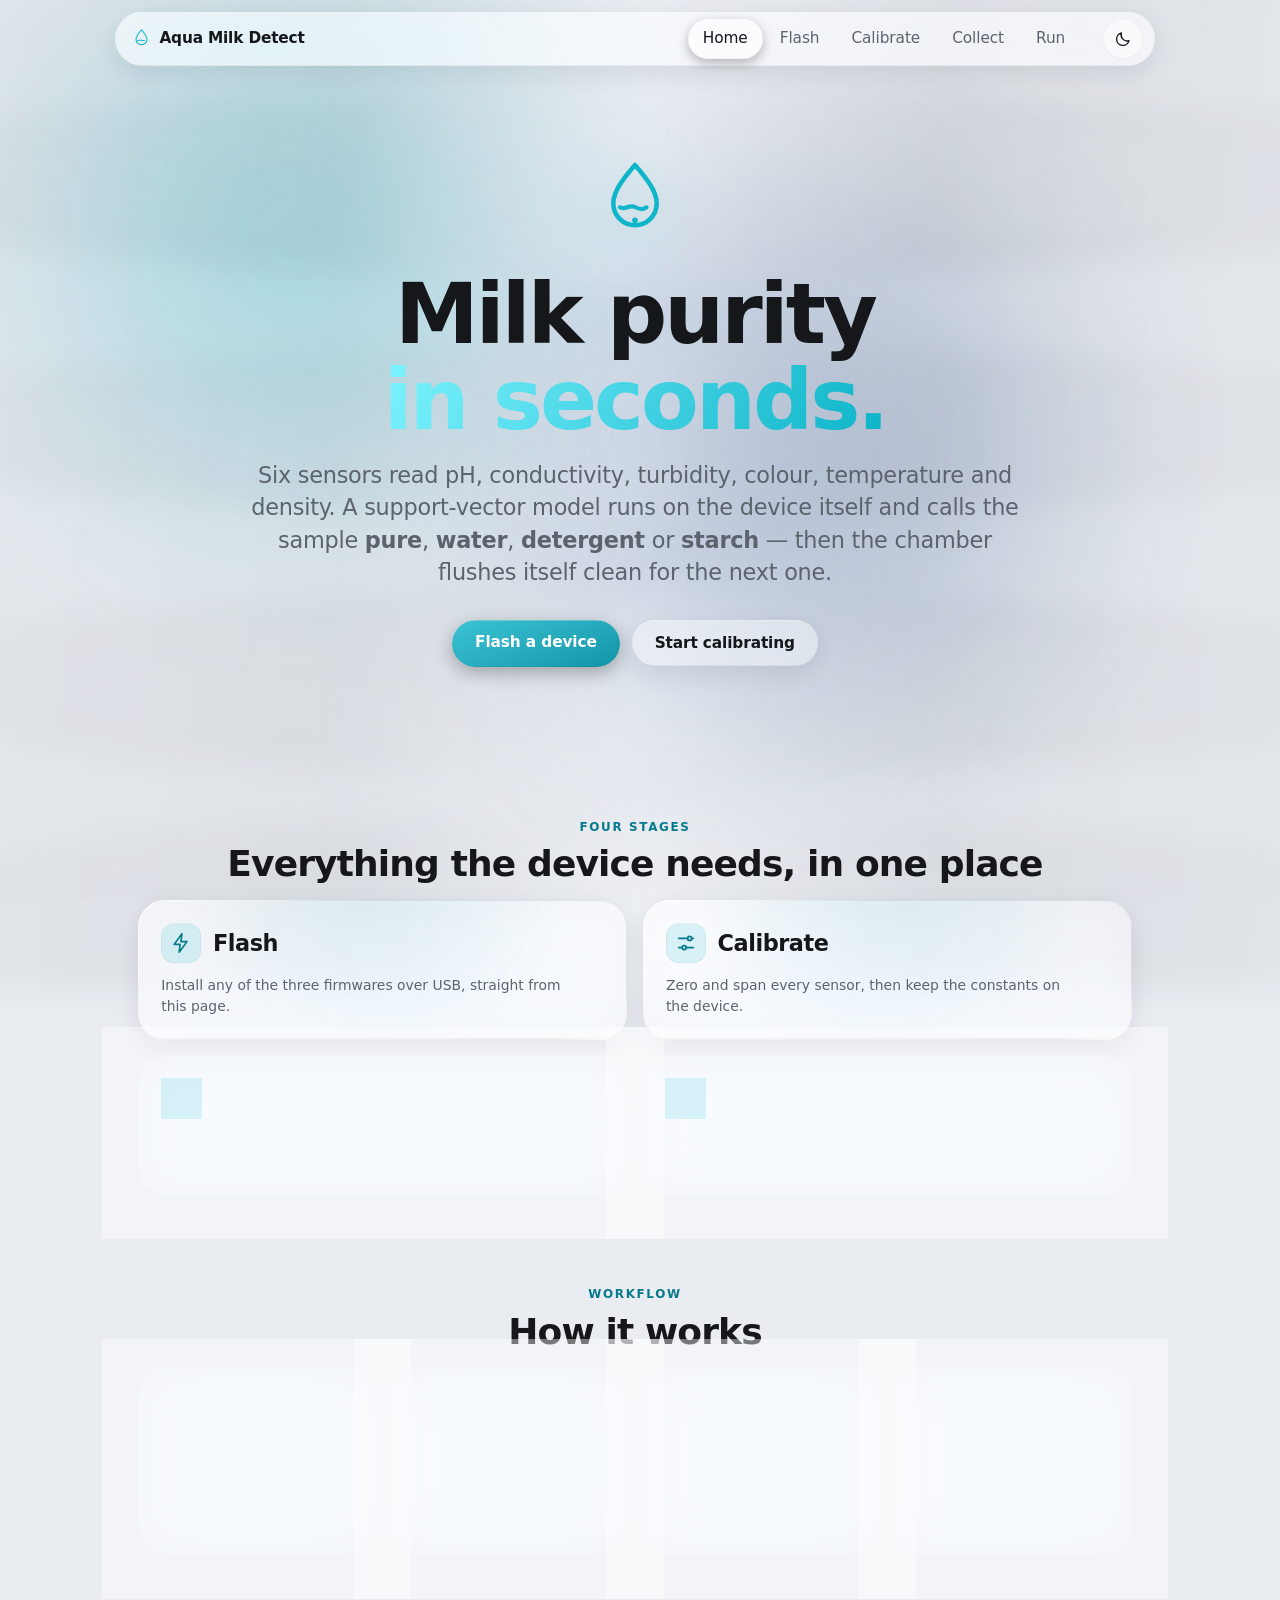
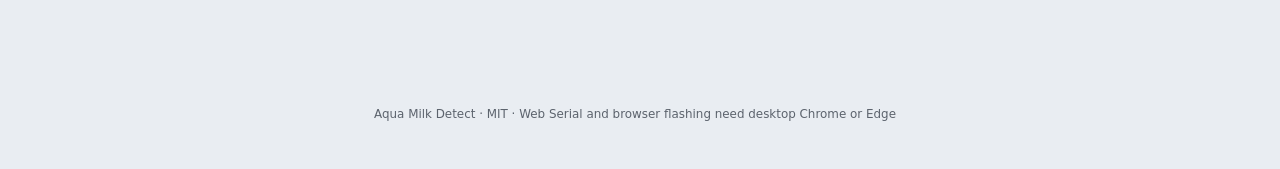
==== commit 6ecce37c: "Switch pump to 3.3 V relay; add TFT rotation, captive portal, web controls Firmware / shared lib: - " ====
--- a/web/index.html
+++ b/web/index.html
@@ -178,6 +178,13 @@
       </div>
       <label for="chamberMl">Chamber volume (mL) — specific gravity is grams ÷ this</label>
       <div class="row"><input type="number" id="chamberMl" style="max-width:200px"><button class="ghost small" id="saveChamber">Save</button></div>
+      <label>Display orientation — rotates the on-device screen in software (no hardware turning)</label>
+      <div class="row" id="calRotate">
+        <button class="ghost small" data-rotate="0">0°</button>
+        <button class="ghost small" data-rotate="1">90°</button>
+        <button class="ghost small" data-rotate="2">180°</button>
+        <button class="ghost small" data-rotate="3">270°</button>
+      </div>
     </div>
 
     <h2>Stored constants</h2>
@@ -230,6 +237,13 @@
         <button class="ghost" id="colTare">Tare</button>
         <span class="small muted" id="colStatus"></span>
       </div>
+      <div class="row" id="colRotate" style="margin-top:12px">
+        <span class="small muted" style="align-self:center">Rotate screen:</span>
+        <button class="ghost small" data-rotate="0">0°</button>
+        <button class="ghost small" data-rotate="1">90°</button>
+        <button class="ghost small" data-rotate="2">180°</button>
+        <button class="ghost small" data-rotate="3">270°</button>
+      </div>
     </div>
 
     <h2>Dataset <span class="muted" style="font-size:16px">(<span id="rowCount">0</span> rows)</span></h2>
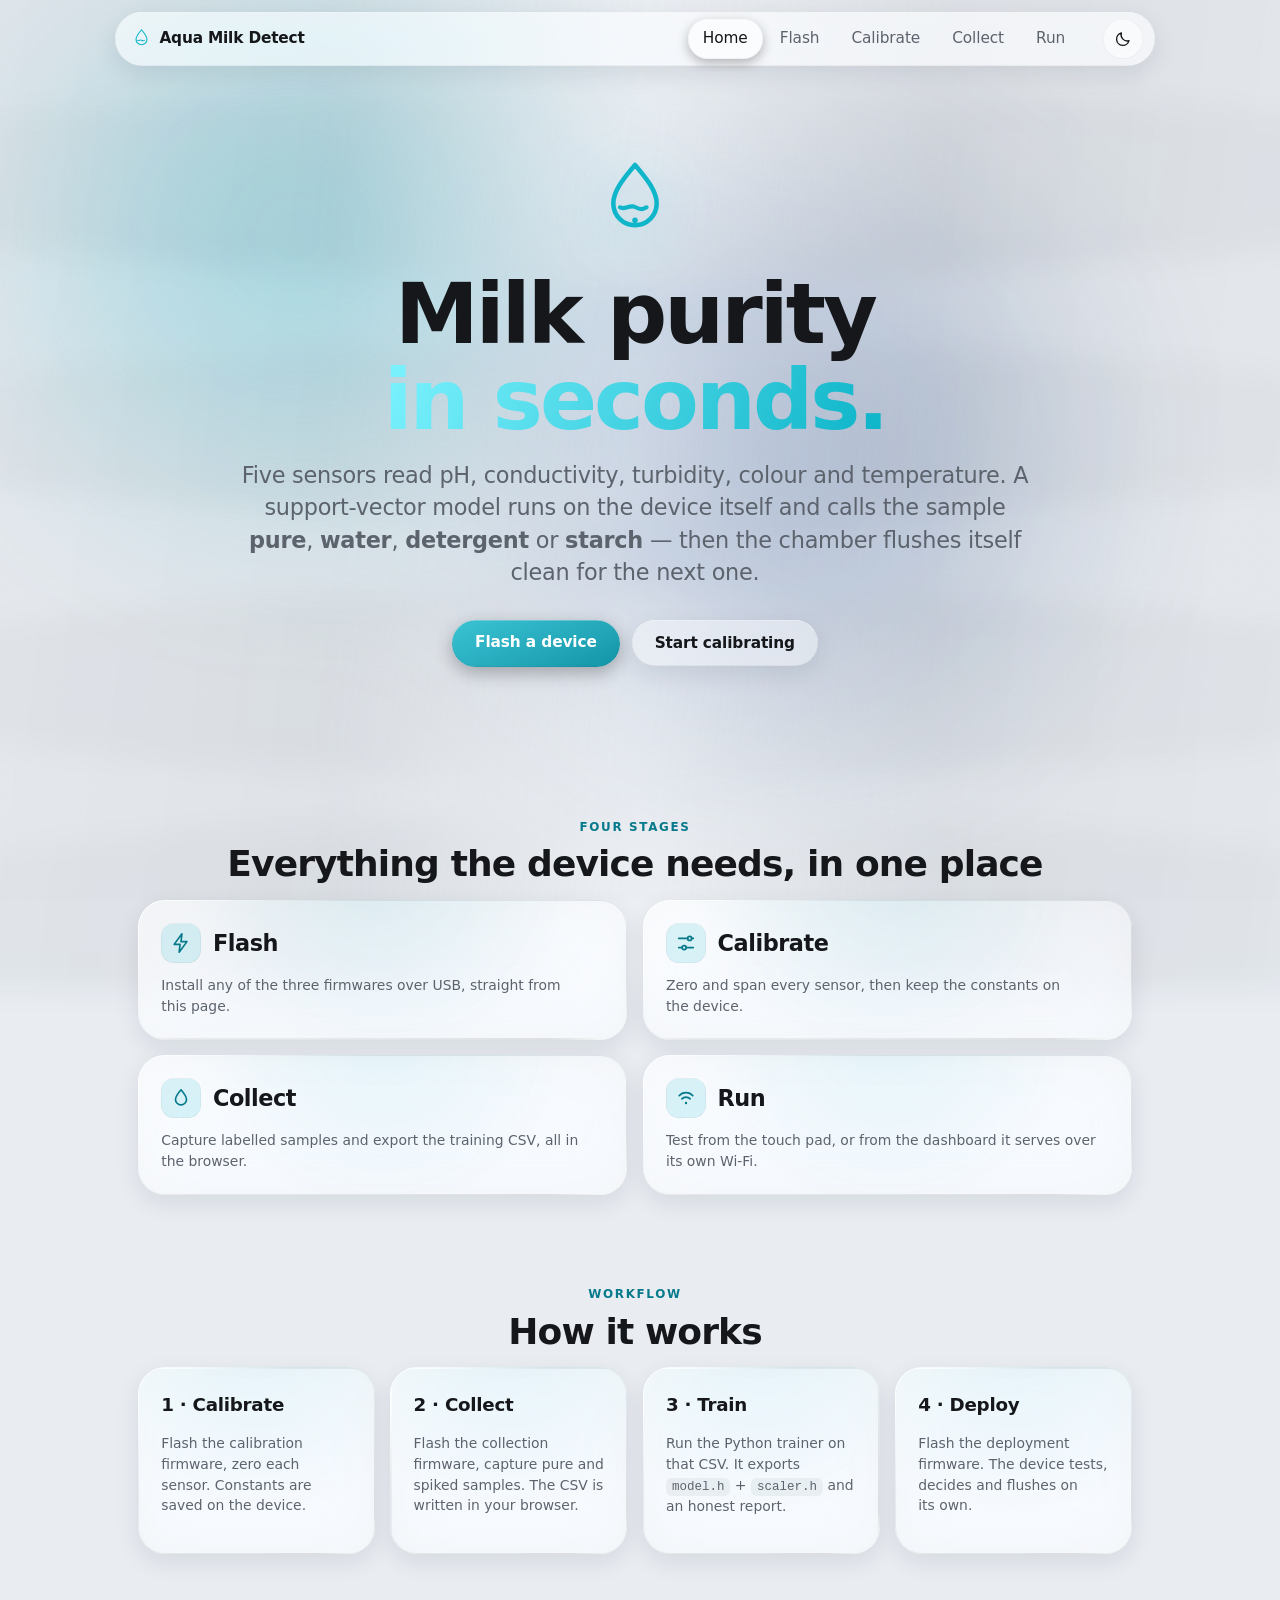
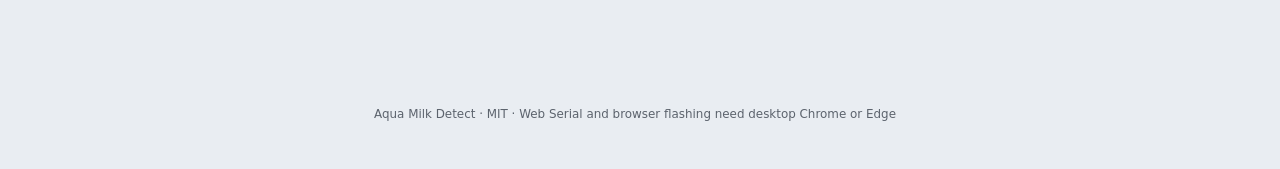
==== commit e9ad6f30: "Web app: drop density from the calibrate/collect pages Remove the calibrate page's load-cell/chamber" ====
--- a/web/index.html
+++ b/web/index.html
@@ -66,7 +66,7 @@
   <div class="hero">
     <svg class="mark" viewBox="0 0 48 48" aria-hidden="true"><path d="M24 4c7.2 8.4 12.4 15.2 12.4 22a12.4 12.4 0 1 1-24.8 0C11.6 19.2 16.8 12.4 24 4z" fill="none" stroke="#0FB5C9" stroke-width="2.6" stroke-linejoin="round"/><path d="M15.4 28.2c2.9 1.9 5.3-1.9 8.6-.2s4.7 1.5 6.6.2" fill="none" stroke="#0FB5C9" stroke-width="2.4" stroke-linecap="round"/><circle cx="24" cy="35.6" r="1.6" fill="#0FB5C9"/></svg>
     <h1>Milk purity<br><span class="gradient-text">in seconds.</span></h1>
-    <p class="lead">Six sensors read pH, conductivity, turbidity, colour, temperature and density.
+    <p class="lead">Five sensors read pH, conductivity, turbidity, colour and temperature.
       A support-vector model runs on the device itself and calls the sample
       <b>pure</b>, <b>water</b>, <b>detergent</b> or <b>starch</b> — then the chamber flushes
       itself clean for the next one.</p>
@@ -169,15 +169,8 @@
       <p class="muted small" style="margin-top:12px">Fill the chamber with distilled water before the last two.</p>
     </div>
 
-    <h2>Density</h2>
-    <div class="card">
-      <div class="row">
-        <button class="ghost" id="tare">Tare (empty chamber)</button>
-        <input type="number" id="knownG" placeholder="known weight in grams" style="max-width:220px">
-        <button class="ghost" id="calSpan">Set span</button>
-      </div>
-      <label for="chamberMl">Chamber volume (mL) — specific gravity is grams ÷ this</label>
-      <div class="row"><input type="number" id="chamberMl" style="max-width:200px"><button class="ghost small" id="saveChamber">Save</button></div>
+    <h2>Display</h2>
+    <div class="card">
       <label>Display orientation — rotates the on-device screen in software (no hardware turning)</label>
       <div class="row" id="calRotate">
         <button class="ghost small" data-rotate="0">0°</button>
@@ -234,7 +227,6 @@
       <div class="row" style="margin-top:20px">
         <button id="capture">Capture sample</button>
         <button class="ghost" id="colFlush">Flush</button>
-        <button class="ghost" id="colTare">Tare</button>
         <span class="small muted" id="colStatus"></span>
       </div>
       <div class="row" id="colRotate" style="margin-top:12px">
@@ -251,7 +243,7 @@
       <div class="counts" id="counts"></div>
       <div class="scroll" style="margin-top:16px"><table id="rows"><thead><tr>
         <th>Time</th><th>Milk</th><th>Adulterant</th><th>%</th><th>Source</th><th>Temp</th>
-        <th>pH mV</th><th>TDS mV</th><th>Turb mV</th><th>Grams</th><th>R</th><th>G</th><th>B</th><th>Clear</th>
+        <th>pH mV</th><th>TDS mV</th><th>Turb mV</th><th>R</th><th>G</th><th>B</th><th>Clear</th>
       </tr></thead><tbody></tbody></table></div>
       <div class="row" style="margin-top:16px">
         <button id="exportCsv">Export CSV</button>
--- a/web/app.css
+++ b/web/app.css
@@ -330,6 +330,12 @@
 .cards.bento { grid-auto-rows: 1fr; }
 .cards.bento > * { display: flex; flex-direction: column; }
 .cards.bento p { margin: 0; }
+
+/* Flash install cards: make each card a column and pin the Install button to the
+   bottom, so Collection's one-line blurb doesn't leave its button riding higher
+   than the two-line Calibration/Deployment cards. */
+#flash .cards > .card { display: flex; flex-direction: column; }
+#flash .cards esp-web-install-button { margin-top: auto; }
 
 a.card { text-decoration: none; color: inherit; display: block;
   transition: transform var(--dur) var(--spring), box-shadow var(--dur) var(--ease); }
